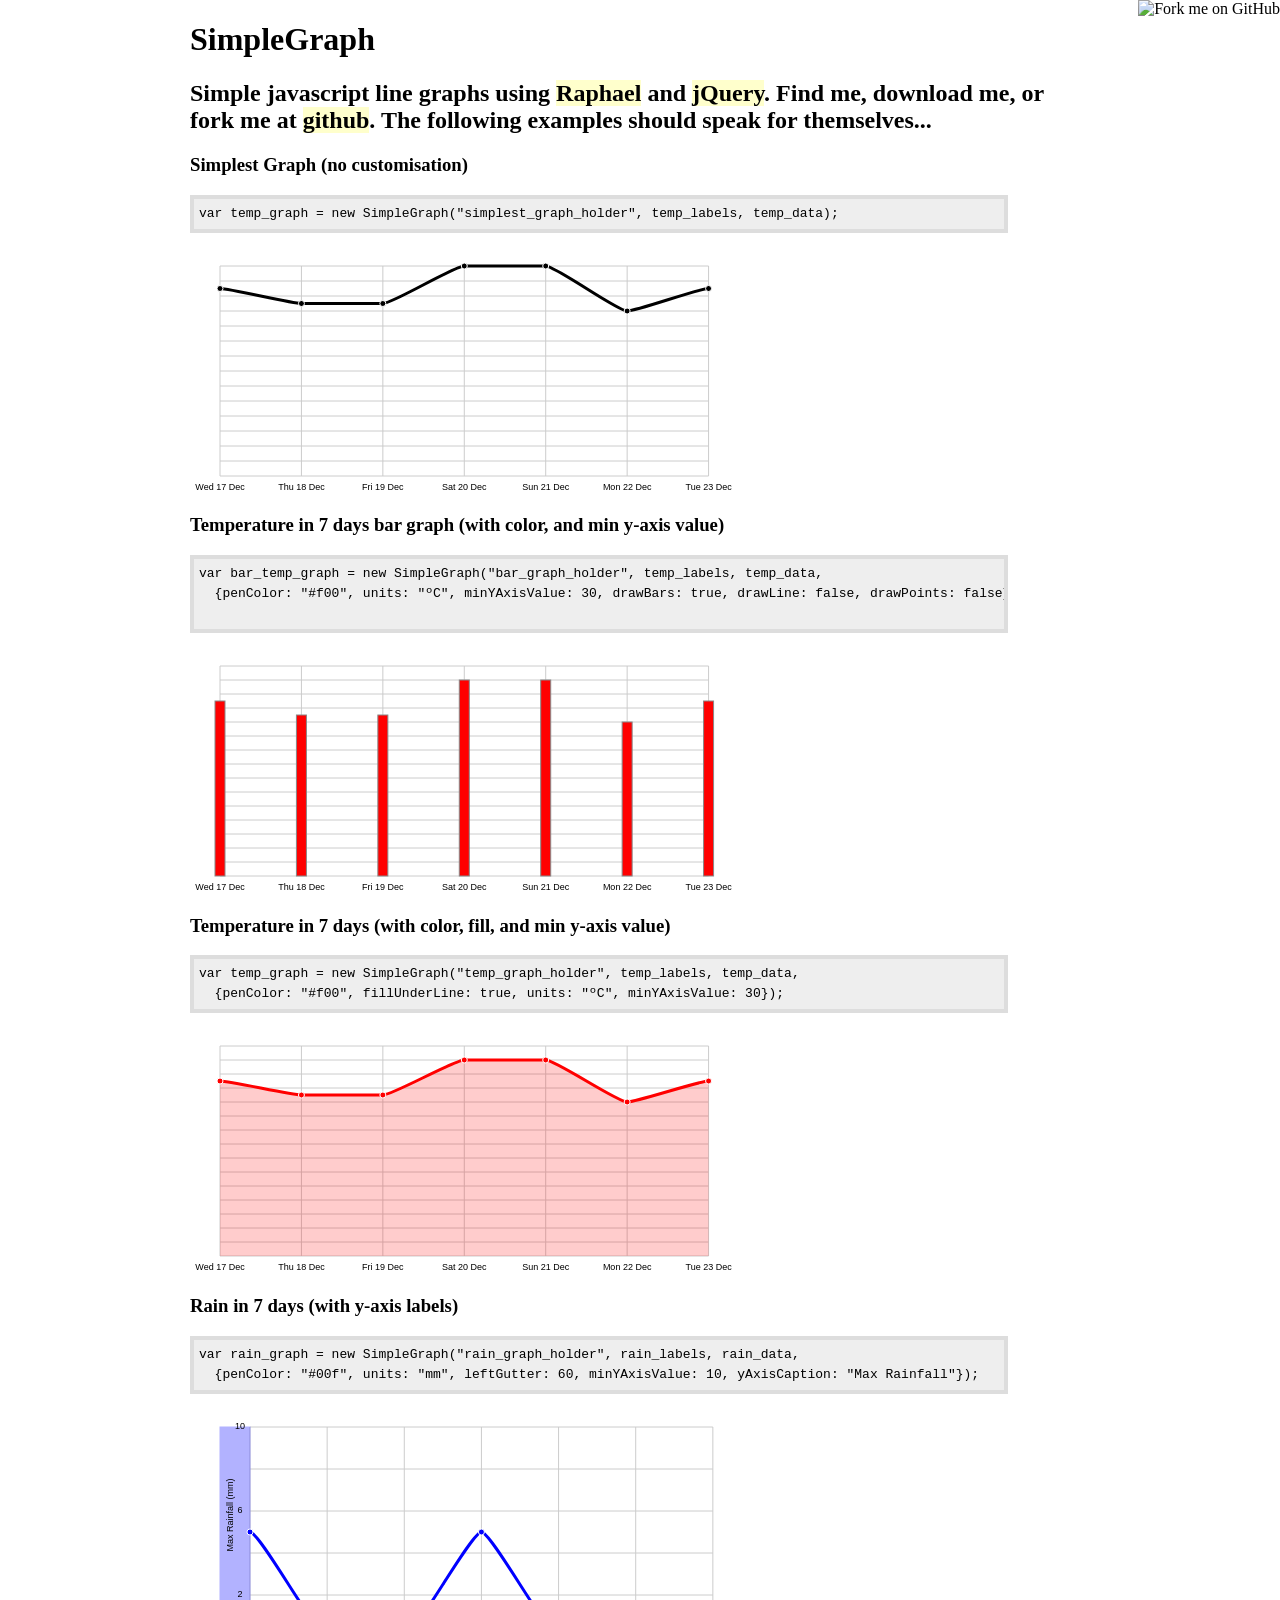
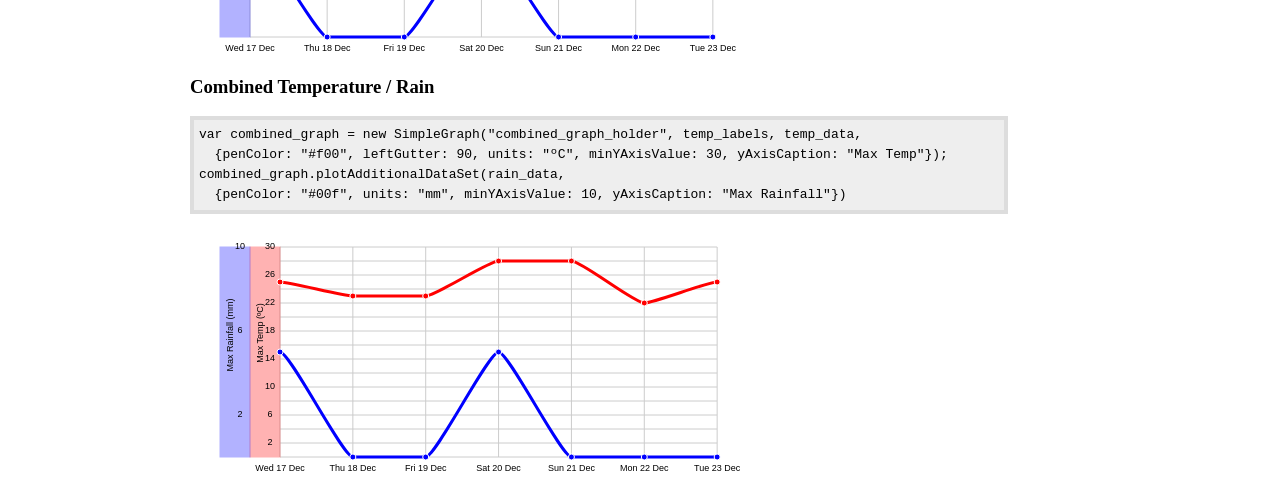
==== index.html @ ec31008c "Update pages with new examples" ====
<?xml version='1.0' encoding='utf-8' ?>
<!DOCTYPE html PUBLIC "-//W3C//DTD XHTML 1.0 Transitional//EN" "http://www.w3.org/TR/xhtml1/DTD/xhtml1-transitional.dtd">
<html>
  <head>
    <title>SimpleGraph - simple javascript line graphs with Raphael and jQuery</title>
    <script src="js/vendor/jquery.js" type="text/javascript"></script>
    <script src="js/vendor/raphael.js" type="text/javascript"></script>
    <script src="js/simplegraph.js" type="text/javascript"></script>
    <script src="js/sample.js" type="text/javascript"></script>
    <style type="text/css">
      #container {
        width: 900px;
        margin: auto;
      }
      pre {
        width: 800px;
        border: 4px solid #ddd;
        background: #eee;
        padding: 5px;
        overflow: auto;
        line-height: 20px;
      }
      h1, h2, h3 {
        font-family: verdana;
      }
      a {
        text-decoration: none;
        background-color: #ffc;
        color: #000;
      }
      a:hover {
        background-color: yellow;
      }
    </style>
  </head>
  <body>
    <a href="http://github.com/benaskins/simplegraph">
    <img alt="Fork me on GitHub" src="http://s3.amazonaws.com/github/ribbons/forkme_right_red_aa0000.png" style="border: 0pt none ; position: absolute; top: 0pt; right: 0pt;"/>
    </a>
    <div id='container'>
      <h1>SimpleGraph</h1>
      <h2>Simple javascript line graphs using <a href="http://raphaeljs.com/">Raphael</a> and <a href="http://jquery.com/">jQuery</a>. Find me, download me, or fork me at <a href="http://github.com/benaskins/simplegraph">github</a>. The following examples should speak for themselves...</h2>
      <div id='temp-data'>
        <table cellspacing='0' class='graph' summary='Temperature in 7 days'>
          <caption>Temperature in 7 days</caption>
          <tfoot>
            <tr>
              <th>
                Wed 17 Dec
              </th>
              <th>
                Thu 18 Dec
              </th>
              <th>
                Fri 19 Dec
              </th>
              <th>
                Sat 20 Dec
              </th>
              <th>
                Sun 21 Dec
              </th>
              <th>
                Mon 22 Dec
              </th>
              <th>
                Tue 23 Dec
              </th>
            </tr>
          </tfoot>
          <tbody>
            <tr>
              <td>25</td>
              <td>23</td>
              <td>23</td>
              <td>28</td>
              <td>28</td>
              <td>22</td>
              <td>25</td>
            </tr>
          </tbody>
        </table>
      </div>

      <div id='rain-data'>
        <table cellspacing='0' class='graph' summary='Rain in 7 days'>
          <caption>Rain in 7 days</caption>
          <tfoot>
            <tr>
              <th>
                Wed 17 Dec
              </th>
              <th>
                Thu 18 Dec
              </th>
              <th>
                Fri 19 Dec
              </th>
              <th>
                Sat 20 Dec
              </th>
              <th>
                Sun 21 Dec
              </th>
              <th>
                Mon 22 Dec
              </th>
              <th>
                Tue 23 Dec
              </th>
            </tr>
          </tfoot>
          <tbody>
            <tr>
              <td>5</td>
              <td>0</td>
              <td>0</td>
              <td>5</td>
              <td>0</td>
              <td>0</td>
              <td>0</td>
            </tr>
          </tbody>
        </table>
      </div>

      <h3>Simplest Graph (no customisation)</h3>
      <pre>var temp_graph = new SimpleGraph("simplest_graph_holder", temp_labels, temp_data);</pre>
      <div id='simplest_graph_holder'></div>

      <h3>Temperature in 7 days bar graph (with color, and min y-axis value)</h3>
      <pre>var bar_temp_graph = new SimpleGraph("bar_graph_holder", temp_labels, temp_data, 
  {penColor: "#f00", units: "ºC", minYAxisValue: 30, drawBars: true, drawLine: false, drawPoints: false});
      </pre>
      <div id='bar_graph_holder'></div>

      <h3>Temperature in 7 days (with color, fill, and min y-axis value)</h3>
      <pre>var temp_graph = new SimpleGraph("temp_graph_holder", temp_labels, temp_data, 
  {penColor: "#f00", fillUnderLine: true, units: "ºC", minYAxisValue: 30});</pre>
      <div id='temp_graph_holder'></div>
      
      <h3>Rain in 7 days (with y-axis labels)</h3>
      <pre>var rain_graph = new SimpleGraph("rain_graph_holder", rain_labels, rain_data,
  {penColor: "#00f", units: "mm", leftGutter: 60, minYAxisValue: 10, yAxisCaption: "Max Rainfall"});</pre>
      <div id='rain_graph_holder'></div>
      
      <h3>Combined Temperature / Rain </h3>
      <pre>var combined_graph = new SimpleGraph("combined_graph_holder", temp_labels, temp_data,
  {penColor: "#f00", leftGutter: 90, units: "ºC", minYAxisValue: 30, yAxisCaption: "Max Temp"});
combined_graph.plotAdditionalDataSet(rain_data, 
  {penColor: "#00f", units: "mm", minYAxisValue: 10, yAxisCaption: "Max Rainfall"})</pre>                
      <div id='combined_graph_holder'></div>                  
    </div>
  </body>
</html>
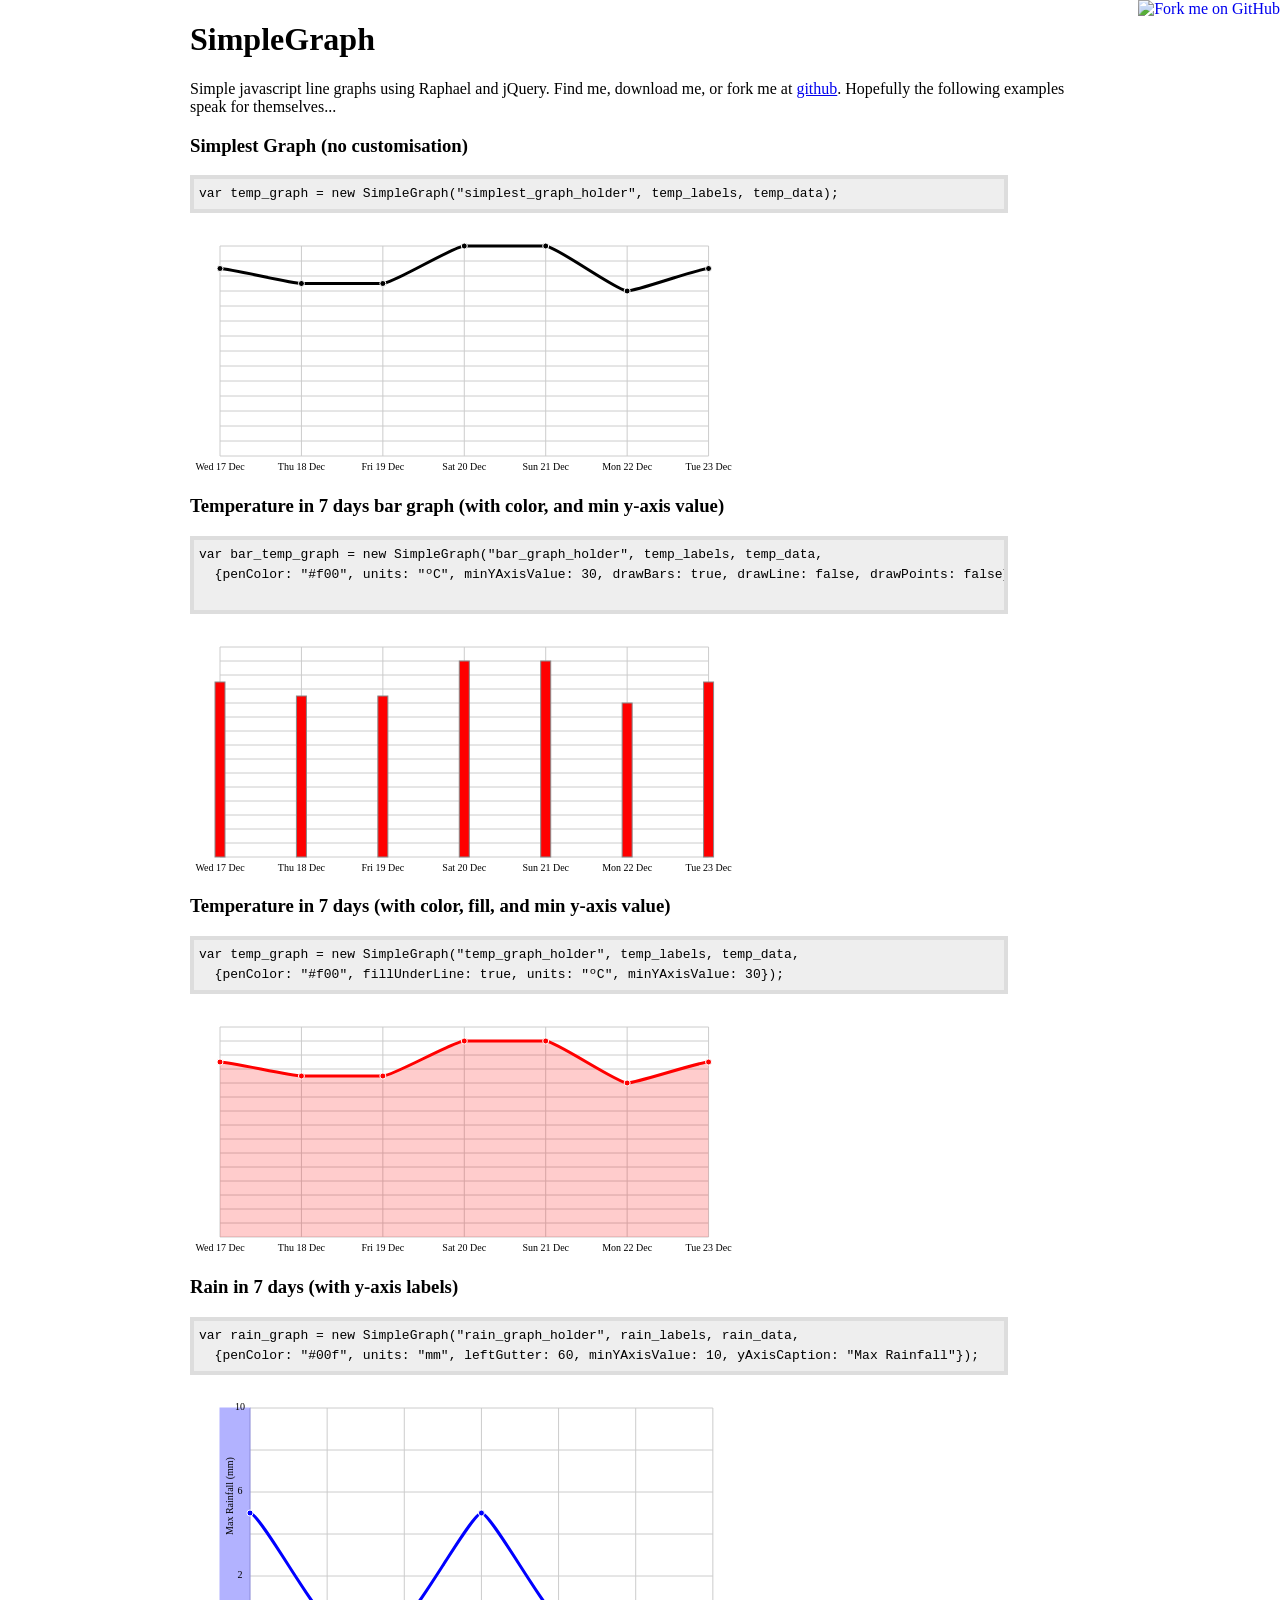
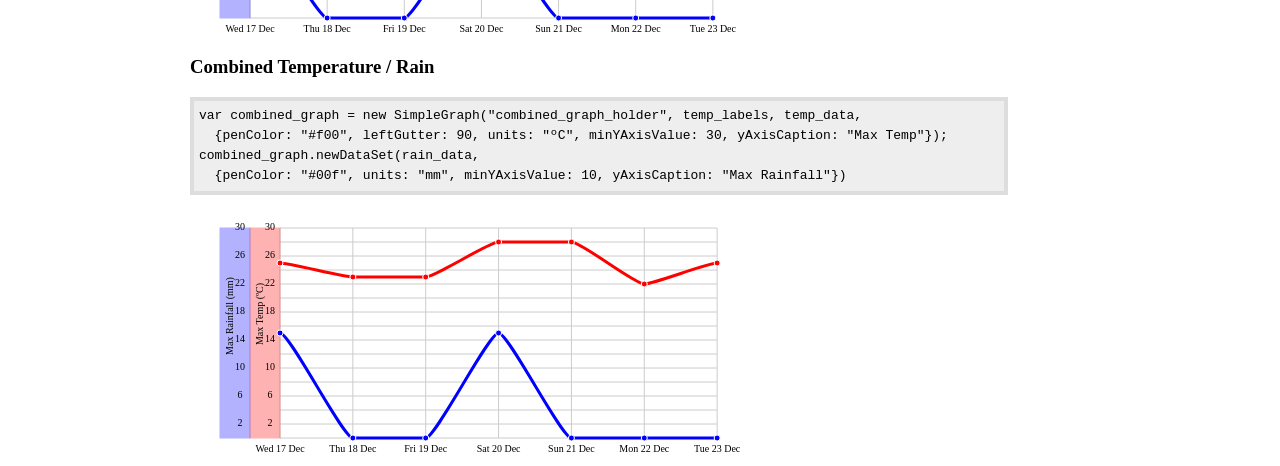
==== commit 86ade0d3: "API change: plotAdditionalDataSet becomes newDataSet. Added autoDraw option, you can set this to fal" ====
--- a/index.html
+++ b/index.html
@@ -23,14 +23,6 @@
       h1, h2, h3 {
         font-family: verdana;
       }
-      a {
-        text-decoration: none;
-        background-color: #ffc;
-        color: #000;
-      }
-      a:hover {
-        background-color: yellow;
-      }
     </style>
   </head>
   <body>
@@ -39,7 +31,7 @@
     </a>
     <div id='container'>
       <h1>SimpleGraph</h1>
-      <h2>Simple javascript line graphs using <a href="http://raphaeljs.com/">Raphael</a> and <a href="http://jquery.com/">jQuery</a>. Find me, download me, or fork me at <a href="http://github.com/benaskins/simplegraph">github</a>. The following examples should speak for themselves...</h2>
+      <p>Simple javascript line graphs using Raphael and jQuery. Find me, download me, or fork me at <a href="http://github.com/benaskins/simplegraph">github</a>. Hopefully the following examples speak for themselves...</p>
       <div id='temp-data'>
         <table cellspacing='0' class='graph' summary='Temperature in 7 days'>
           <caption>Temperature in 7 days</caption>
@@ -147,9 +139,10 @@
       <h3>Combined Temperature / Rain </h3>
       <pre>var combined_graph = new SimpleGraph("combined_graph_holder", temp_labels, temp_data,
   {penColor: "#f00", leftGutter: 90, units: "ºC", minYAxisValue: 30, yAxisCaption: "Max Temp"});
-combined_graph.plotAdditionalDataSet(rain_data, 
+combined_graph.newDataSet(rain_data, 
   {penColor: "#00f", units: "mm", minYAxisValue: 10, yAxisCaption: "Max Rainfall"})</pre>                
       <div id='combined_graph_holder'></div>                  
+      
     </div>
   </body>
 </html>
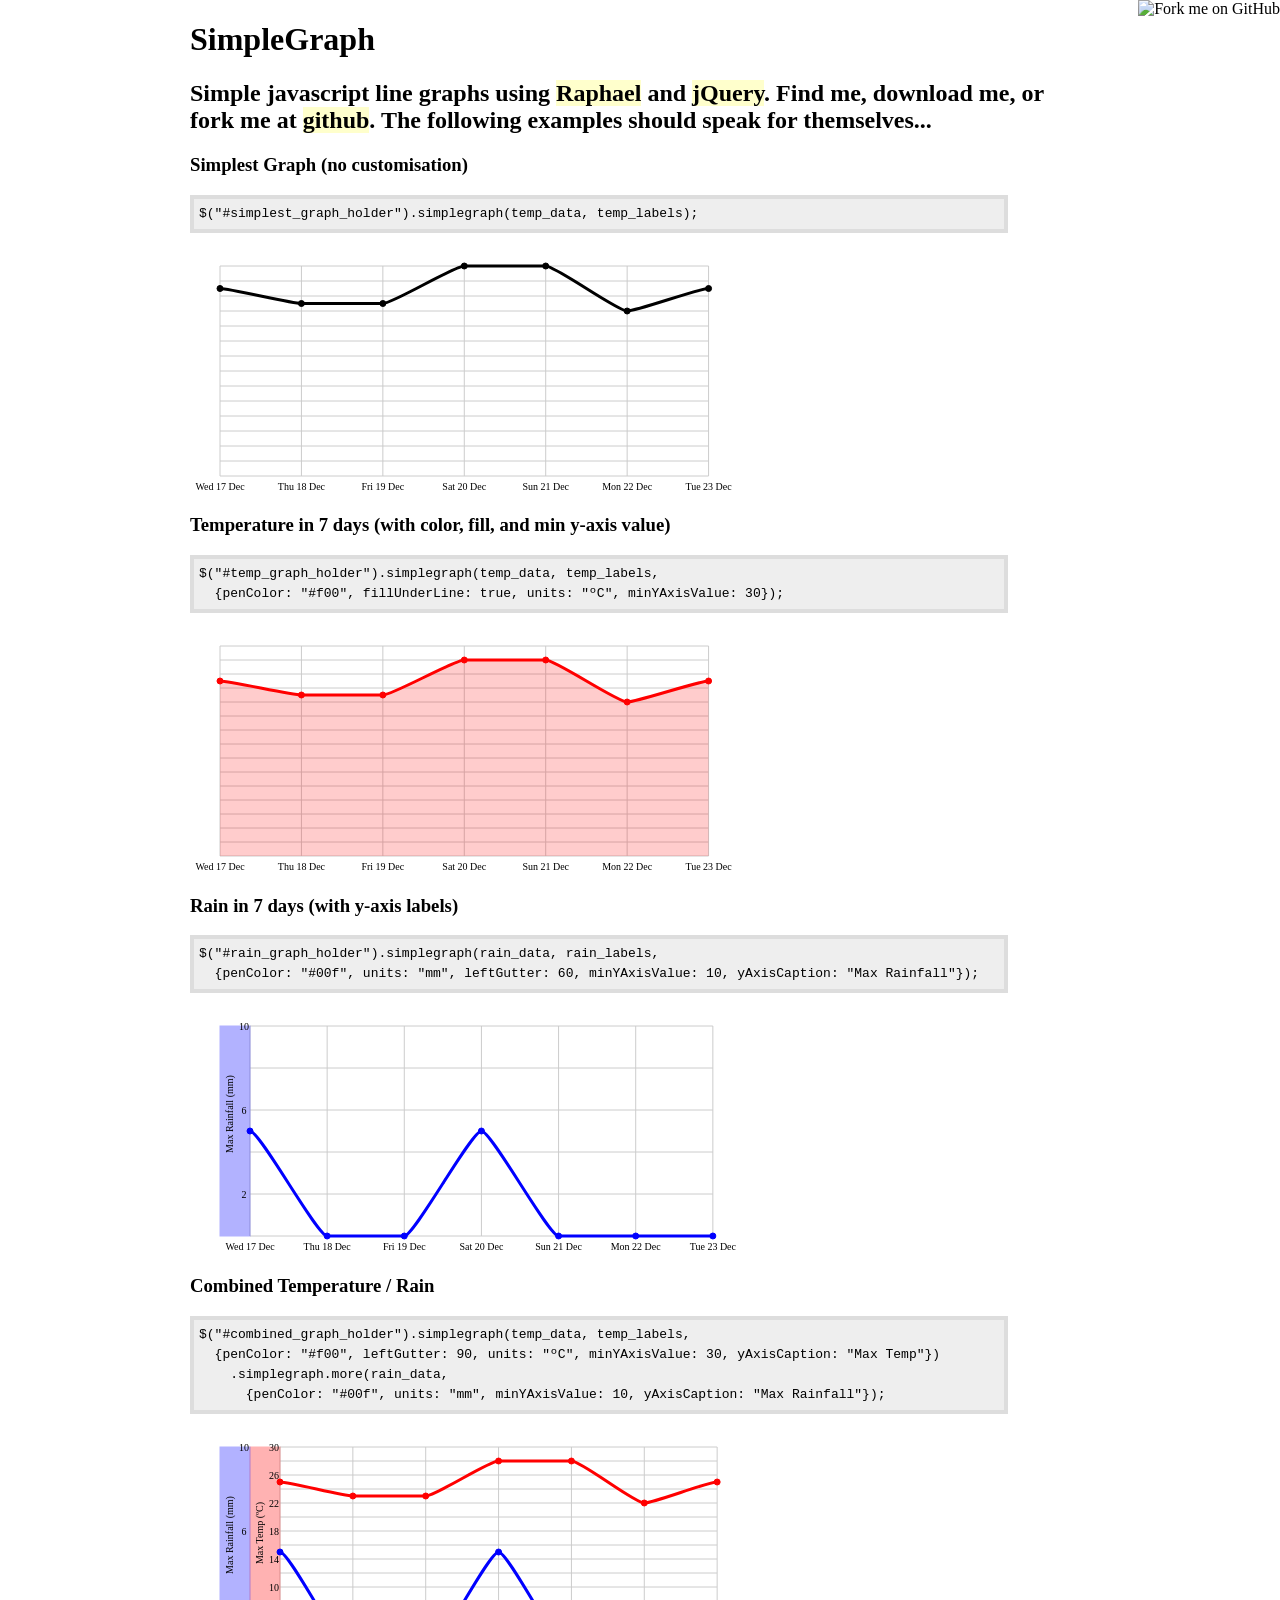
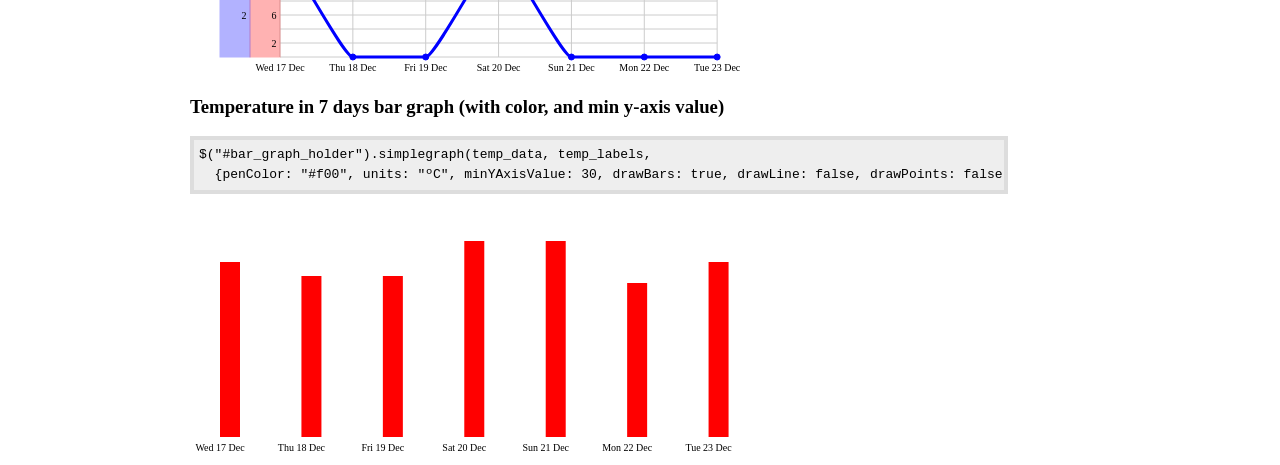
==== commit 611ddd77: "Rewrite as a jquery plugin and make a clearer distinction between public api and private methods. Se" ====
--- a/index.html
+++ b/index.html
@@ -2,27 +2,35 @@
 <!DOCTYPE html PUBLIC "-//W3C//DTD XHTML 1.0 Transitional//EN" "http://www.w3.org/TR/xhtml1/DTD/xhtml1-transitional.dtd">
 <html>
   <head>
-    <title>SimpleGraph - simple javascript line graphs with Raphael and jQuery</title>
-    <script src="js/vendor/jquery.js" type="text/javascript"></script>
-    <script src="js/vendor/raphael.js" type="text/javascript"></script>
-    <script src="js/simplegraph.js" type="text/javascript"></script>
-    <script src="js/sample.js" type="text/javascript"></script>
+    <title>SimpleGraph - simple javascript graphs with Raphael and jQuery</title>
+    <script src="vendor/jquery.js" type="text/javascript"></script>
+    <script src="vendor/raphael.js" type="text/javascript"></script>
+    <script src="jquery.simplegraph.js" type="text/javascript"></script>
+    <script src="sample.js" type="text/javascript"></script>
     <style type="text/css">
       #container {
-        width: 900px;
-        margin: auto;
+        margin:auto;
+        width:900px;
       }
       pre {
-        width: 800px;
-        border: 4px solid #ddd;
-        background: #eee;
-        padding: 5px;
-        overflow: auto;
-        line-height: 20px;
+        background:#EEEEEE none repeat scroll 0 0;
+        border:4px solid #DDDDDD;
+        line-height:20px;
+        overflow:auto;
+        padding:5px;
+        width:800px;
       }
       h1, h2, h3 {
-        font-family: verdana;
+        font-family:verdana;
       }
+      a {
+        background-color:#FFFFCC;
+        color:#000000;
+        text-decoration:none;
+      }
+      a:hover {
+        background-color:yellow;
+      }    
     </style>
   </head>
   <body>
@@ -31,7 +39,11 @@
     </a>
     <div id='container'>
       <h1>SimpleGraph</h1>
-      <p>Simple javascript line graphs using Raphael and jQuery. Find me, download me, or fork me at <a href="http://github.com/benaskins/simplegraph">github</a>. Hopefully the following examples speak for themselves...</p>
+      <h2>
+        Simple javascript line graphs using <a href="http://raphaeljs.com/">Raphael</a> and
+        <a href="http://jquery.com/">jQuery</a>. Find me, download me, or fork me at
+        <a href="http://github.com/benaskins/simplegraph">github</a>. The following examples should speak for themselves...        
+      </h2>
       <div id='temp-data'>
         <table cellspacing='0' class='graph' summary='Temperature in 7 days'>
           <caption>Temperature in 7 days</caption>
@@ -117,31 +129,31 @@
       </div>
 
       <h3>Simplest Graph (no customisation)</h3>
-      <pre>var temp_graph = new SimpleGraph("simplest_graph_holder", temp_labels, temp_data);</pre>
+      <pre>$("#simplest_graph_holder").simplegraph(temp_data, temp_labels);</pre>
       <div id='simplest_graph_holder'></div>
 
-      <h3>Temperature in 7 days bar graph (with color, and min y-axis value)</h3>
-      <pre>var bar_temp_graph = new SimpleGraph("bar_graph_holder", temp_labels, temp_data, 
-  {penColor: "#f00", units: "ºC", minYAxisValue: 30, drawBars: true, drawLine: false, drawPoints: false});
-      </pre>
-      <div id='bar_graph_holder'></div>
-
       <h3>Temperature in 7 days (with color, fill, and min y-axis value)</h3>
-      <pre>var temp_graph = new SimpleGraph("temp_graph_holder", temp_labels, temp_data, 
+      <pre>$("#temp_graph_holder").simplegraph(temp_data, temp_labels,
   {penColor: "#f00", fillUnderLine: true, units: "ºC", minYAxisValue: 30});</pre>
       <div id='temp_graph_holder'></div>
       
       <h3>Rain in 7 days (with y-axis labels)</h3>
-      <pre>var rain_graph = new SimpleGraph("rain_graph_holder", rain_labels, rain_data,
+      <pre>$("#rain_graph_holder").simplegraph(rain_data, rain_labels,
   {penColor: "#00f", units: "mm", leftGutter: 60, minYAxisValue: 10, yAxisCaption: "Max Rainfall"});</pre>
       <div id='rain_graph_holder'></div>
       
       <h3>Combined Temperature / Rain </h3>
-      <pre>var combined_graph = new SimpleGraph("combined_graph_holder", temp_labels, temp_data,
-  {penColor: "#f00", leftGutter: 90, units: "ºC", minYAxisValue: 30, yAxisCaption: "Max Temp"});
-combined_graph.newDataSet(rain_data, 
-  {penColor: "#00f", units: "mm", minYAxisValue: 10, yAxisCaption: "Max Rainfall"})</pre>                
+      <pre>$("#combined_graph_holder").simplegraph(temp_data, temp_labels,
+  {penColor: "#f00", leftGutter: 90, units: "ºC", minYAxisValue: 30, yAxisCaption: "Max Temp"})
+    .simplegraph.more(rain_data, 
+      {penColor: "#00f", units: "mm", minYAxisValue: 10, yAxisCaption: "Max Rainfall"});</pre>                
       <div id='combined_graph_holder'></div>                  
+
+      <h3>Temperature in 7 days bar graph (with color, and min y-axis value)</h3>
+      <pre>$("#bar_graph_holder").simplegraph(temp_data, temp_labels,
+  {penColor: "#f00", units: "ºC", minYAxisValue: 30, drawBars: true, drawLine: false, drawPoints: false, drawGrid: false, barWidth: 20});</pre>
+      <div id='bar_graph_holder'></div>
+
       
     </div>
   </body>
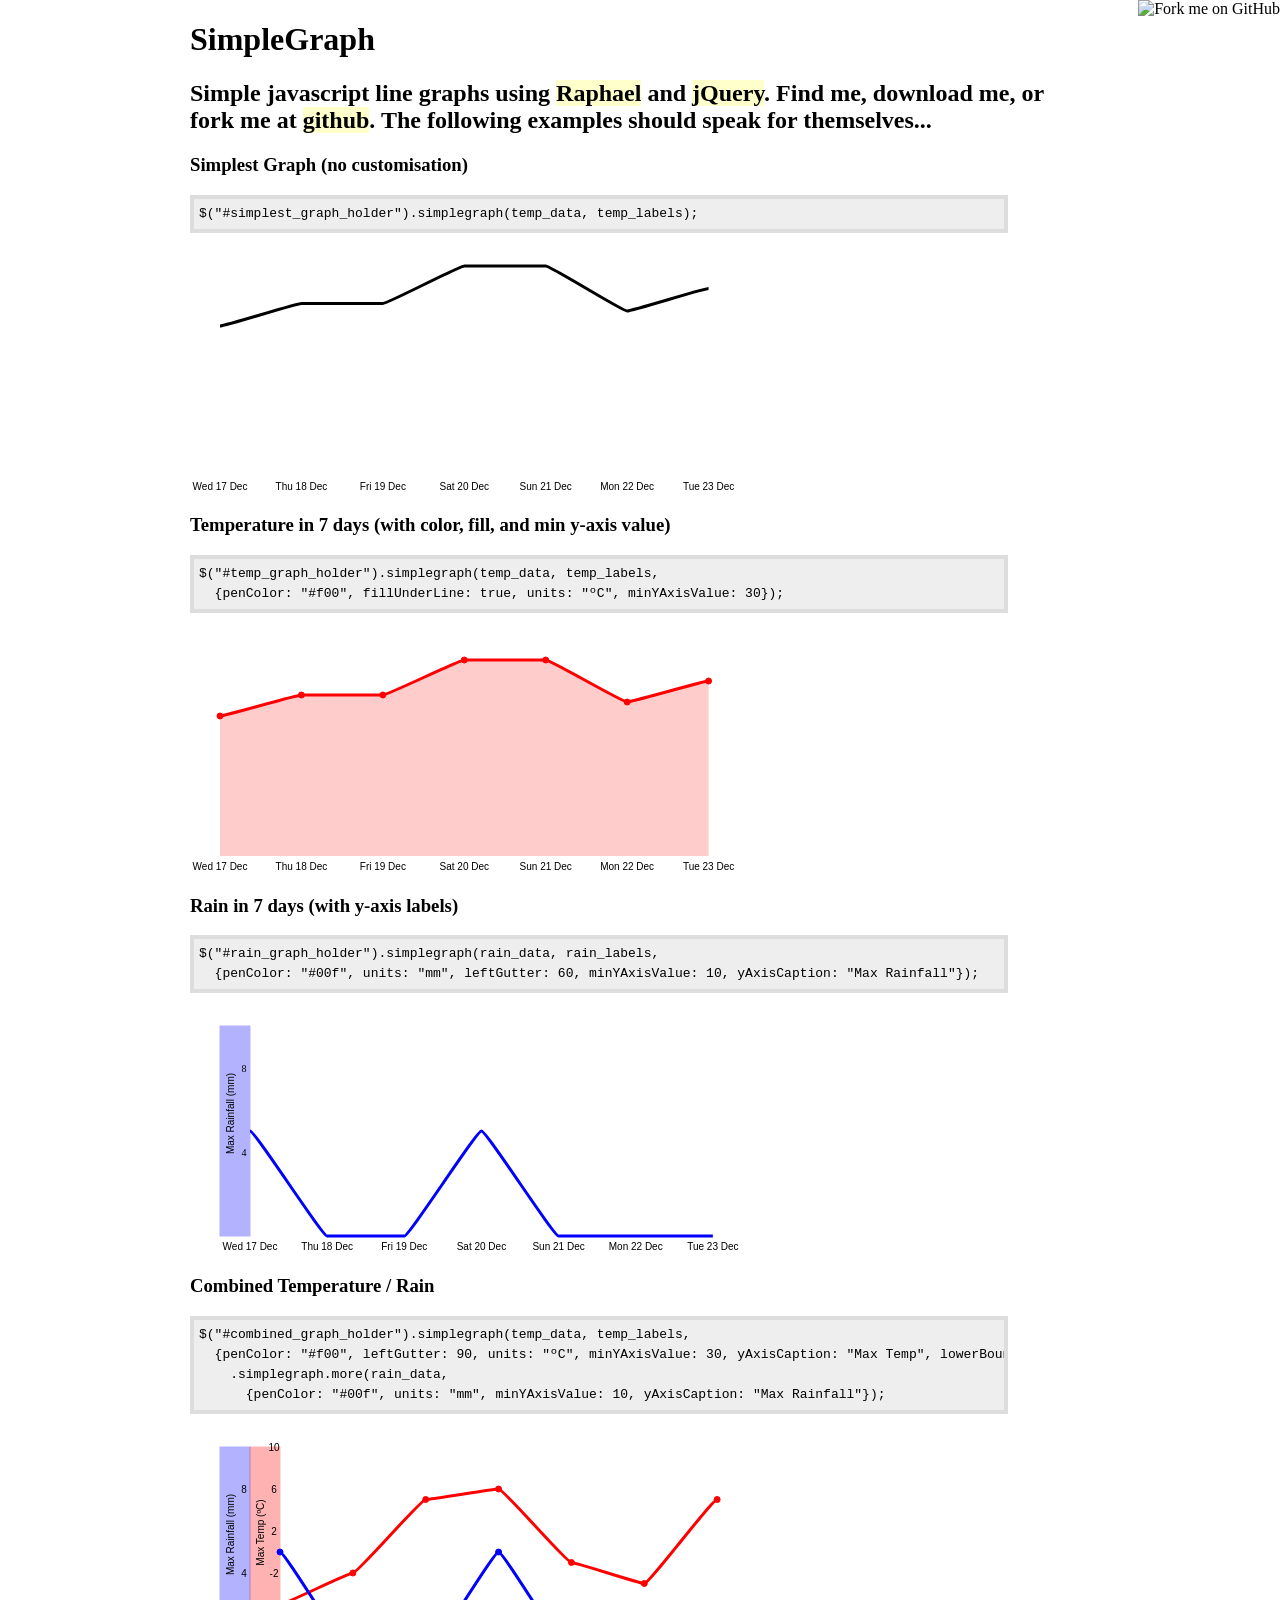
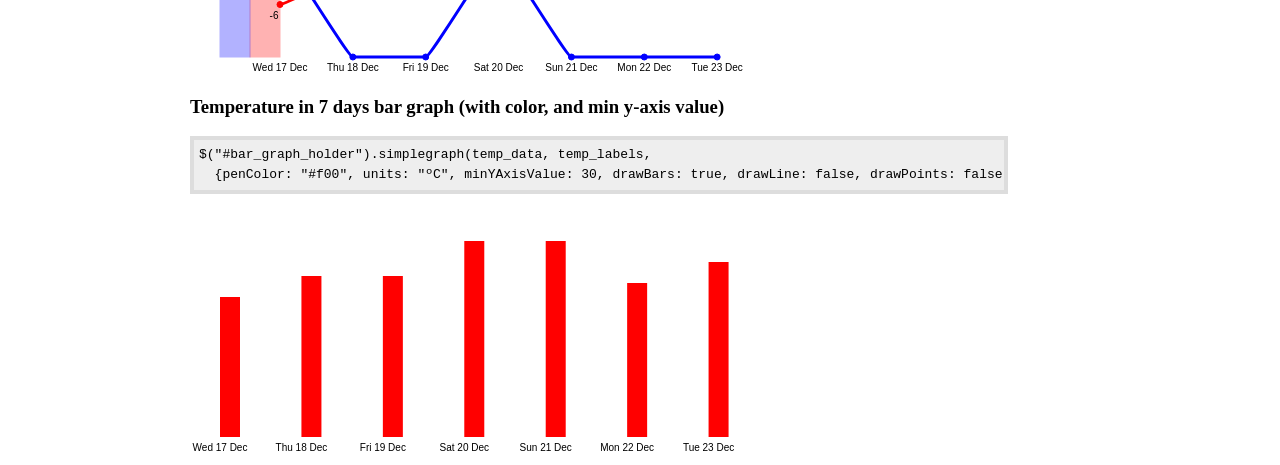
==== commit b07b290a: "Cater for negative values & tweak some of the examples." ====
--- a/index.html
+++ b/index.html
@@ -74,13 +74,22 @@
           </tfoot>
           <tbody>
             <tr>
-              <td>25</td>
-              <td>23</td>
-              <td>23</td>
-              <td>28</td>
-              <td>28</td>
-              <td>22</td>
-              <td>25</td>
+              <td class="pos">20</td>
+              <td class="pos">23</td>
+              <td class="pos">23</td>
+              <td class="pos">28</td>
+              <td class="pos">28</td>
+              <td class="pos">22</td>
+              <td class="pos">25</td>
+            </tr>
+            <tr>
+              <td class="neg">-5</td>
+              <td class="neg">-2</td>
+              <td class="neg">5</td>
+              <td class="neg">6</td>
+              <td class="neg">-1</td>
+              <td class="neg">-3</td>
+              <td class="neg">5</td>
             </tr>
           </tbody>
         </table>
@@ -144,7 +153,7 @@
       
       <h3>Combined Temperature / Rain </h3>
       <pre>$("#combined_graph_holder").simplegraph(temp_data, temp_labels,
-  {penColor: "#f00", leftGutter: 90, units: "ºC", minYAxisValue: 30, yAxisCaption: "Max Temp"})
+  {penColor: "#f00", leftGutter: 90, units: "ºC", minYAxisValue: 30, yAxisCaption: "Max Temp", lowerBound: -10})
     .simplegraph.more(rain_data, 
       {penColor: "#00f", units: "mm", minYAxisValue: 10, yAxisCaption: "Max Rainfall"});</pre>                
       <div id='combined_graph_holder'></div>                  
@@ -154,7 +163,6 @@
   {penColor: "#f00", units: "ºC", minYAxisValue: 30, drawBars: true, drawLine: false, drawPoints: false, drawGrid: false, barWidth: 20});</pre>
       <div id='bar_graph_holder'></div>
 
-      
     </div>
   </body>
 </html>
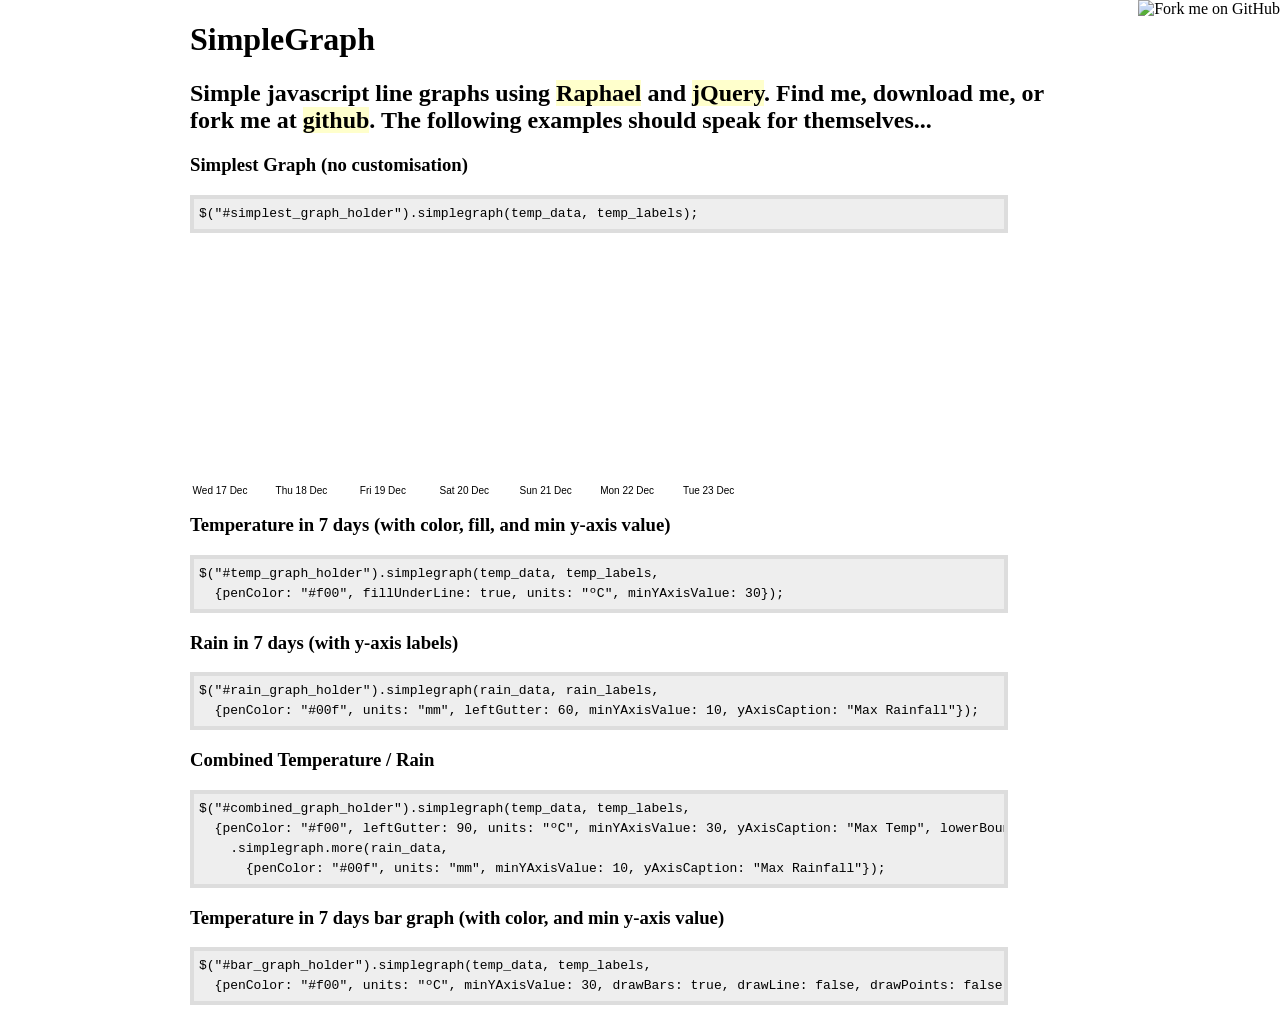
==== commit 4c38594e: "Upgrade to latest raphael" ====
--- a/index.html
+++ b/index.html
@@ -5,6 +5,7 @@
     <title>SimpleGraph - simple javascript graphs with Raphael and jQuery</title>
     <script src="vendor/jquery.js" type="text/javascript"></script>
     <script src="vendor/raphael.js" type="text/javascript"></script>
+    <script src="vendor/raphael.path.methods.js" type="text/javascript"></script>
     <script src="jquery.simplegraph.js" type="text/javascript"></script>
     <script src="sample.js" type="text/javascript"></script>
     <style type="text/css">
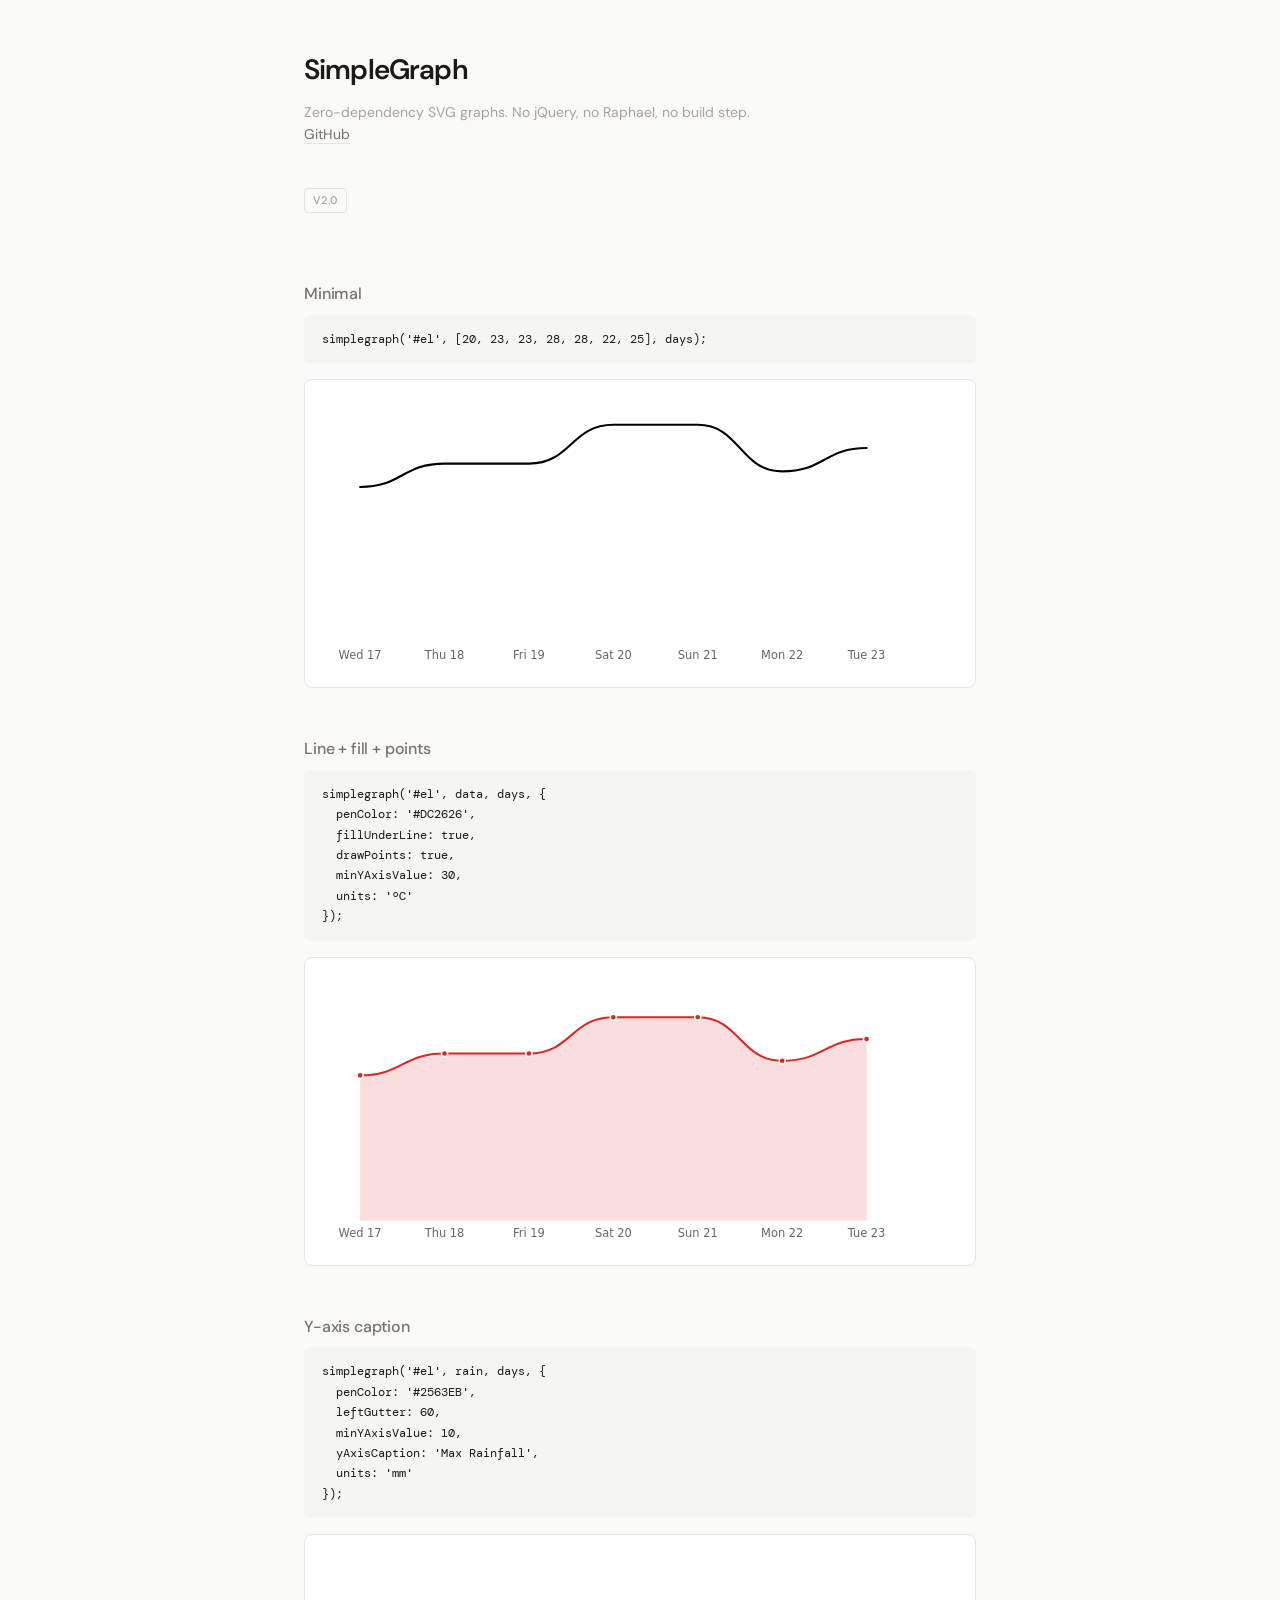
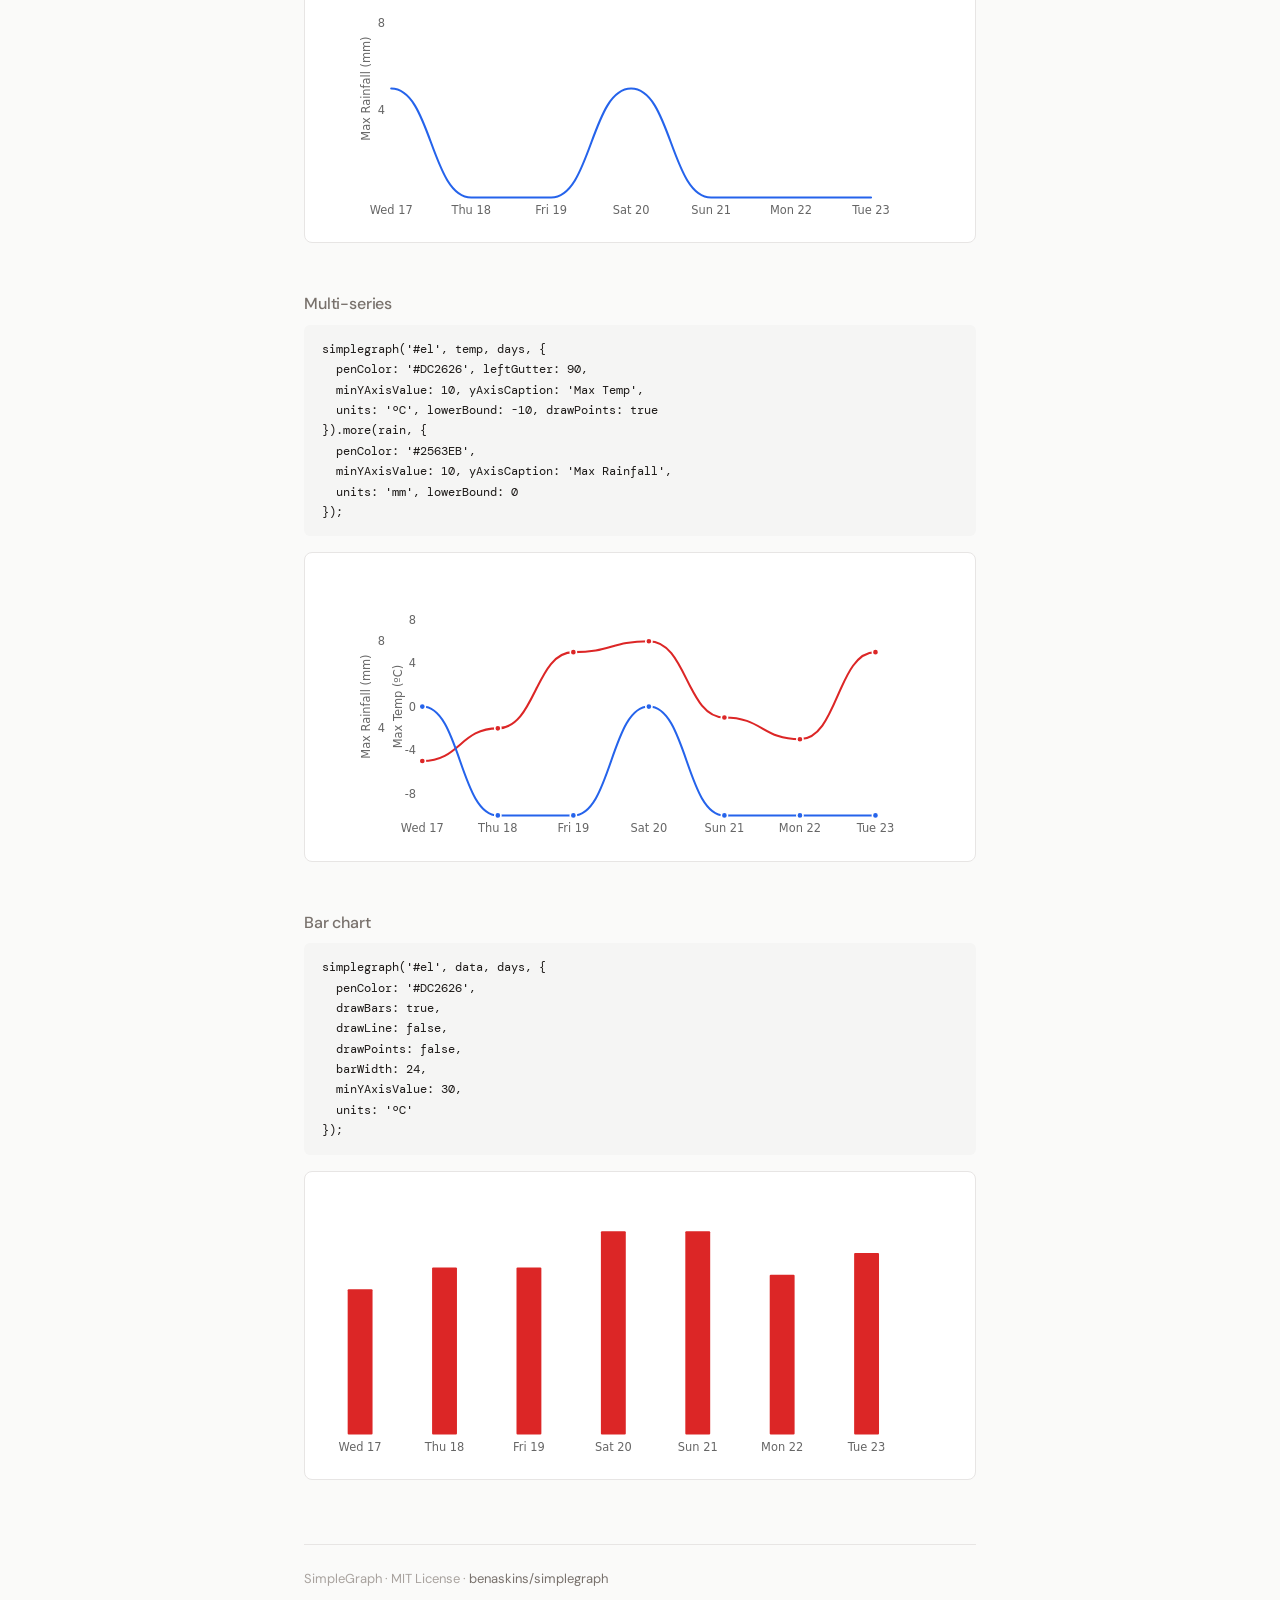
==== commit bf9ad6a1: "feat: v2 — zero-dependency rewrite with native SVG Drop jQuery and Raphael entirely. The library is " ====
--- a/index.html
+++ b/index.html
@@ -1,169 +1,234 @@
-<?xml version='1.0' encoding='utf-8' ?>
-<!DOCTYPE html PUBLIC "-//W3C//DTD XHTML 1.0 Transitional//EN" "http://www.w3.org/TR/xhtml1/DTD/xhtml1-transitional.dtd">
-<html>
-  <head>
-    <title>SimpleGraph - simple javascript graphs with Raphael and jQuery</title>
-    <script src="vendor/jquery.js" type="text/javascript"></script>
-    <script src="vendor/raphael.js" type="text/javascript"></script>
-    <script src="vendor/raphael.path.methods.js" type="text/javascript"></script>
-    <script src="jquery.simplegraph.js" type="text/javascript"></script>
-    <script src="sample.js" type="text/javascript"></script>
-    <style type="text/css">
-      #container {
-        margin:auto;
-        width:900px;
-      }
-      pre {
-        background:#EEEEEE none repeat scroll 0 0;
-        border:4px solid #DDDDDD;
-        line-height:20px;
-        overflow:auto;
-        padding:5px;
-        width:800px;
-      }
-      h1, h2, h3 {
-        font-family:verdana;
-      }
-      a {
-        background-color:#FFFFCC;
-        color:#000000;
-        text-decoration:none;
-      }
-      a:hover {
-        background-color:yellow;
-      }    
-    </style>
-  </head>
-  <body>
-    <a href="http://github.com/benaskins/simplegraph">
-    <img alt="Fork me on GitHub" src="http://s3.amazonaws.com/github/ribbons/forkme_right_red_aa0000.png" style="border: 0pt none ; position: absolute; top: 0pt; right: 0pt;"/>
-    </a>
-    <div id='container'>
-      <h1>SimpleGraph</h1>
-      <h2>
-        Simple javascript line graphs using <a href="http://raphaeljs.com/">Raphael</a> and
-        <a href="http://jquery.com/">jQuery</a>. Find me, download me, or fork me at
-        <a href="http://github.com/benaskins/simplegraph">github</a>. The following examples should speak for themselves...        
-      </h2>
-      <div id='temp-data'>
-        <table cellspacing='0' class='graph' summary='Temperature in 7 days'>
-          <caption>Temperature in 7 days</caption>
-          <tfoot>
-            <tr>
-              <th>
-                Wed 17 Dec
-              </th>
-              <th>
-                Thu 18 Dec
-              </th>
-              <th>
-                Fri 19 Dec
-              </th>
-              <th>
-                Sat 20 Dec
-              </th>
-              <th>
-                Sun 21 Dec
-              </th>
-              <th>
-                Mon 22 Dec
-              </th>
-              <th>
-                Tue 23 Dec
-              </th>
-            </tr>
-          </tfoot>
-          <tbody>
-            <tr>
-              <td class="pos">20</td>
-              <td class="pos">23</td>
-              <td class="pos">23</td>
-              <td class="pos">28</td>
-              <td class="pos">28</td>
-              <td class="pos">22</td>
-              <td class="pos">25</td>
-            </tr>
-            <tr>
-              <td class="neg">-5</td>
-              <td class="neg">-2</td>
-              <td class="neg">5</td>
-              <td class="neg">6</td>
-              <td class="neg">-1</td>
-              <td class="neg">-3</td>
-              <td class="neg">5</td>
-            </tr>
-          </tbody>
-        </table>
-      </div>
-
-      <div id='rain-data'>
-        <table cellspacing='0' class='graph' summary='Rain in 7 days'>
-          <caption>Rain in 7 days</caption>
-          <tfoot>
-            <tr>
-              <th>
-                Wed 17 Dec
-              </th>
-              <th>
-                Thu 18 Dec
-              </th>
-              <th>
-                Fri 19 Dec
-              </th>
-              <th>
-                Sat 20 Dec
-              </th>
-              <th>
-                Sun 21 Dec
-              </th>
-              <th>
-                Mon 22 Dec
-              </th>
-              <th>
-                Tue 23 Dec
-              </th>
-            </tr>
-          </tfoot>
-          <tbody>
-            <tr>
-              <td>5</td>
-              <td>0</td>
-              <td>0</td>
-              <td>5</td>
-              <td>0</td>
-              <td>0</td>
-              <td>0</td>
-            </tr>
-          </tbody>
-        </table>
-      </div>
-
-      <h3>Simplest Graph (no customisation)</h3>
-      <pre>$("#simplest_graph_holder").simplegraph(temp_data, temp_labels);</pre>
-      <div id='simplest_graph_holder'></div>
-
-      <h3>Temperature in 7 days (with color, fill, and min y-axis value)</h3>
-      <pre>$("#temp_graph_holder").simplegraph(temp_data, temp_labels,
-  {penColor: "#f00", fillUnderLine: true, units: "ºC", minYAxisValue: 30});</pre>
-      <div id='temp_graph_holder'></div>
-      
-      <h3>Rain in 7 days (with y-axis labels)</h3>
-      <pre>$("#rain_graph_holder").simplegraph(rain_data, rain_labels,
-  {penColor: "#00f", units: "mm", leftGutter: 60, minYAxisValue: 10, yAxisCaption: "Max Rainfall"});</pre>
-      <div id='rain_graph_holder'></div>
-      
-      <h3>Combined Temperature / Rain </h3>
-      <pre>$("#combined_graph_holder").simplegraph(temp_data, temp_labels,
-  {penColor: "#f00", leftGutter: 90, units: "ºC", minYAxisValue: 30, yAxisCaption: "Max Temp", lowerBound: -10})
-    .simplegraph.more(rain_data, 
-      {penColor: "#00f", units: "mm", minYAxisValue: 10, yAxisCaption: "Max Rainfall"});</pre>                
-      <div id='combined_graph_holder'></div>                  
-
-      <h3>Temperature in 7 days bar graph (with color, and min y-axis value)</h3>
-      <pre>$("#bar_graph_holder").simplegraph(temp_data, temp_labels,
-  {penColor: "#f00", units: "ºC", minYAxisValue: 30, drawBars: true, drawLine: false, drawPoints: false, drawGrid: false, barWidth: 20});</pre>
-      <div id='bar_graph_holder'></div>
-
-    </div>
-  </body>
+<!DOCTYPE html>
+<html lang="en">
+<head>
+<meta charset="UTF-8">
+<meta name="viewport" content="width=device-width, initial-scale=1.0">
+<title>SimpleGraph — zero-dependency SVG graphs</title>
+<style>
+  @import url('https://fonts.googleapis.com/css2?family=DM+Sans:opsz,wght@9..40,300;9..40,400;9..40,500;9..40,600&family=DM+Mono:wght@400&display=swap');
+
+  * { margin: 0; padding: 0; box-sizing: border-box; }
+
+  :root {
+    --bg: #FAFAF9;
+    --card: #fff;
+    --ink: #1C1917;
+    --muted: #A8A29E;
+    --mid: #78716C;
+    --rule: #E7E5E4;
+    --code-bg: #F5F5F4;
+    --accent: #DC2626;
+    --blue: #2563EB;
+  }
+
+  @media (prefers-color-scheme: dark) {
+    :root {
+      --bg: #1C1917;
+      --card: #272420;
+      --ink: #F5F4F2;
+      --muted: #8A8580;
+      --mid: #B8B3AE;
+      --rule: #3A3632;
+      --code-bg: #2E2A27;
+      --accent: #F87171;
+      --blue: #60A5FA;
+    }
+  }
+
+  body {
+    background: var(--bg);
+    color: var(--ink);
+    font-family: 'DM Sans', system-ui, sans-serif;
+    line-height: 1.6;
+    padding: 48px 24px 80px;
+    max-width: 720px;
+    margin: 0 auto;
+  }
+
+  h1 {
+    font-size: 28px;
+    font-weight: 600;
+    letter-spacing: -0.03em;
+    margin-bottom: 8px;
+  }
+
+  .subtitle {
+    font-size: 14px;
+    color: var(--muted);
+    margin-bottom: 40px;
+  }
+
+  .subtitle a {
+    color: var(--mid);
+    text-decoration: none;
+    border-bottom: 1px solid var(--rule);
+  }
+
+  .subtitle a:hover {
+    color: var(--ink);
+  }
+
+  h2 {
+    font-size: 16px;
+    font-weight: 500;
+    margin: 48px 0 8px;
+    color: var(--mid);
+    letter-spacing: -0.01em;
+  }
+
+  pre {
+    background: var(--code-bg);
+    border-radius: 6px;
+    padding: 14px 18px;
+    font-family: 'DM Mono', monospace;
+    font-size: 12px;
+    color: var(--ink);
+    overflow-x: auto;
+    margin-bottom: 16px;
+    line-height: 1.7;
+  }
+
+  .graph-container {
+    background: var(--card);
+    border: 1px solid var(--rule);
+    border-radius: 8px;
+    padding: 24px;
+    margin-bottom: 8px;
+  }
+
+  .graph-container svg {
+    display: block;
+    width: 100%;
+    height: auto;
+  }
+
+  .badge {
+    display: inline-block;
+    font-size: 11px;
+    font-weight: 500;
+    letter-spacing: 0.04em;
+    text-transform: uppercase;
+    color: var(--muted);
+    border: 1px solid var(--rule);
+    border-radius: 4px;
+    padding: 3px 8px;
+    margin-bottom: 20px;
+  }
+
+  footer {
+    margin-top: 64px;
+    padding-top: 24px;
+    border-top: 1px solid var(--rule);
+    font-size: 13px;
+    color: var(--muted);
+  }
+
+  footer a {
+    color: var(--mid);
+    text-decoration: none;
+  }
+</style>
+</head>
+<body>
+
+<h1>SimpleGraph</h1>
+<p class="subtitle">
+  Zero-dependency SVG graphs. No jQuery, no Raphael, no build step.<br>
+  <a href="https://github.com/benaskins/simplegraph">GitHub</a>
+</p>
+<span class="badge">v2.0</span>
+
+<h2>Minimal</h2>
+<pre>simplegraph('#el', [20, 23, 23, 28, 28, 22, 25], days);</pre>
+<div class="graph-container"><div id="g1"></div></div>
+
+<h2>Line + fill + points</h2>
+<pre>simplegraph('#el', data, days, {
+  penColor: '#DC2626',
+  fillUnderLine: true,
+  drawPoints: true,
+  minYAxisValue: 30,
+  units: 'ºC'
+});</pre>
+<div class="graph-container"><div id="g2"></div></div>
+
+<h2>Y-axis caption</h2>
+<pre>simplegraph('#el', rain, days, {
+  penColor: '#2563EB',
+  leftGutter: 60,
+  minYAxisValue: 10,
+  yAxisCaption: 'Max Rainfall',
+  units: 'mm'
+});</pre>
+<div class="graph-container"><div id="g3"></div></div>
+
+<h2>Multi-series</h2>
+<pre>simplegraph('#el', temp, days, {
+  penColor: '#DC2626', leftGutter: 90,
+  minYAxisValue: 10, yAxisCaption: 'Max Temp',
+  units: 'ºC', lowerBound: -10, drawPoints: true
+}).more(rain, {
+  penColor: '#2563EB',
+  minYAxisValue: 10, yAxisCaption: 'Max Rainfall',
+  units: 'mm', lowerBound: 0
+});</pre>
+<div class="graph-container"><div id="g4"></div></div>
+
+<h2>Bar chart</h2>
+<pre>simplegraph('#el', data, days, {
+  penColor: '#DC2626',
+  drawBars: true,
+  drawLine: false,
+  drawPoints: false,
+  barWidth: 24,
+  minYAxisValue: 30,
+  units: 'ºC'
+});</pre>
+<div class="graph-container"><div id="g5"></div></div>
+
+<footer>
+  SimpleGraph &middot; MIT License &middot; <a href="https://github.com/benaskins/simplegraph">benaskins/simplegraph</a>
+</footer>
+
+<script src="simplegraph.js"></script>
+<script>
+(function() {
+  var days = ['Wed 17', 'Thu 18', 'Fri 19', 'Sat 20', 'Sun 21', 'Mon 22', 'Tue 23'];
+  var temp = [20, 23, 23, 28, 28, 22, 25];
+  var negTemp = [-5, -2, 5, 6, -1, -3, 5];
+  var rain = [5, 0, 0, 5, 0, 0, 0];
+
+  // Minimal
+  simplegraph('#g1', temp, days);
+
+  // Line + fill + points
+  simplegraph('#g2', temp, days, {
+    penColor: '#DC2626', fillUnderLine: true, drawPoints: true,
+    minYAxisValue: 30, units: 'ºC'
+  });
+
+  // Y-axis caption
+  simplegraph('#g3', rain, days, {
+    penColor: '#2563EB', leftGutter: 60, minYAxisValue: 10,
+    yAxisCaption: 'Max Rainfall', units: 'mm'
+  });
+
+  // Multi-series
+  simplegraph('#g4', negTemp, days, {
+    penColor: '#DC2626', leftGutter: 90, minYAxisValue: 10,
+    yAxisCaption: 'Max Temp', units: 'ºC', lowerBound: -10, drawPoints: true
+  }).more(rain, {
+    penColor: '#2563EB', minYAxisValue: 10, yAxisCaption: 'Max Rainfall',
+    units: 'mm', lowerBound: 0
+  });
+
+  // Bar chart
+  simplegraph('#g5', temp, days, {
+    penColor: '#DC2626', drawBars: true, drawLine: false, drawPoints: false,
+    barWidth: 24, minYAxisValue: 30, units: 'ºC'
+  });
+})();
+</script>
+
+</body>
 </html>
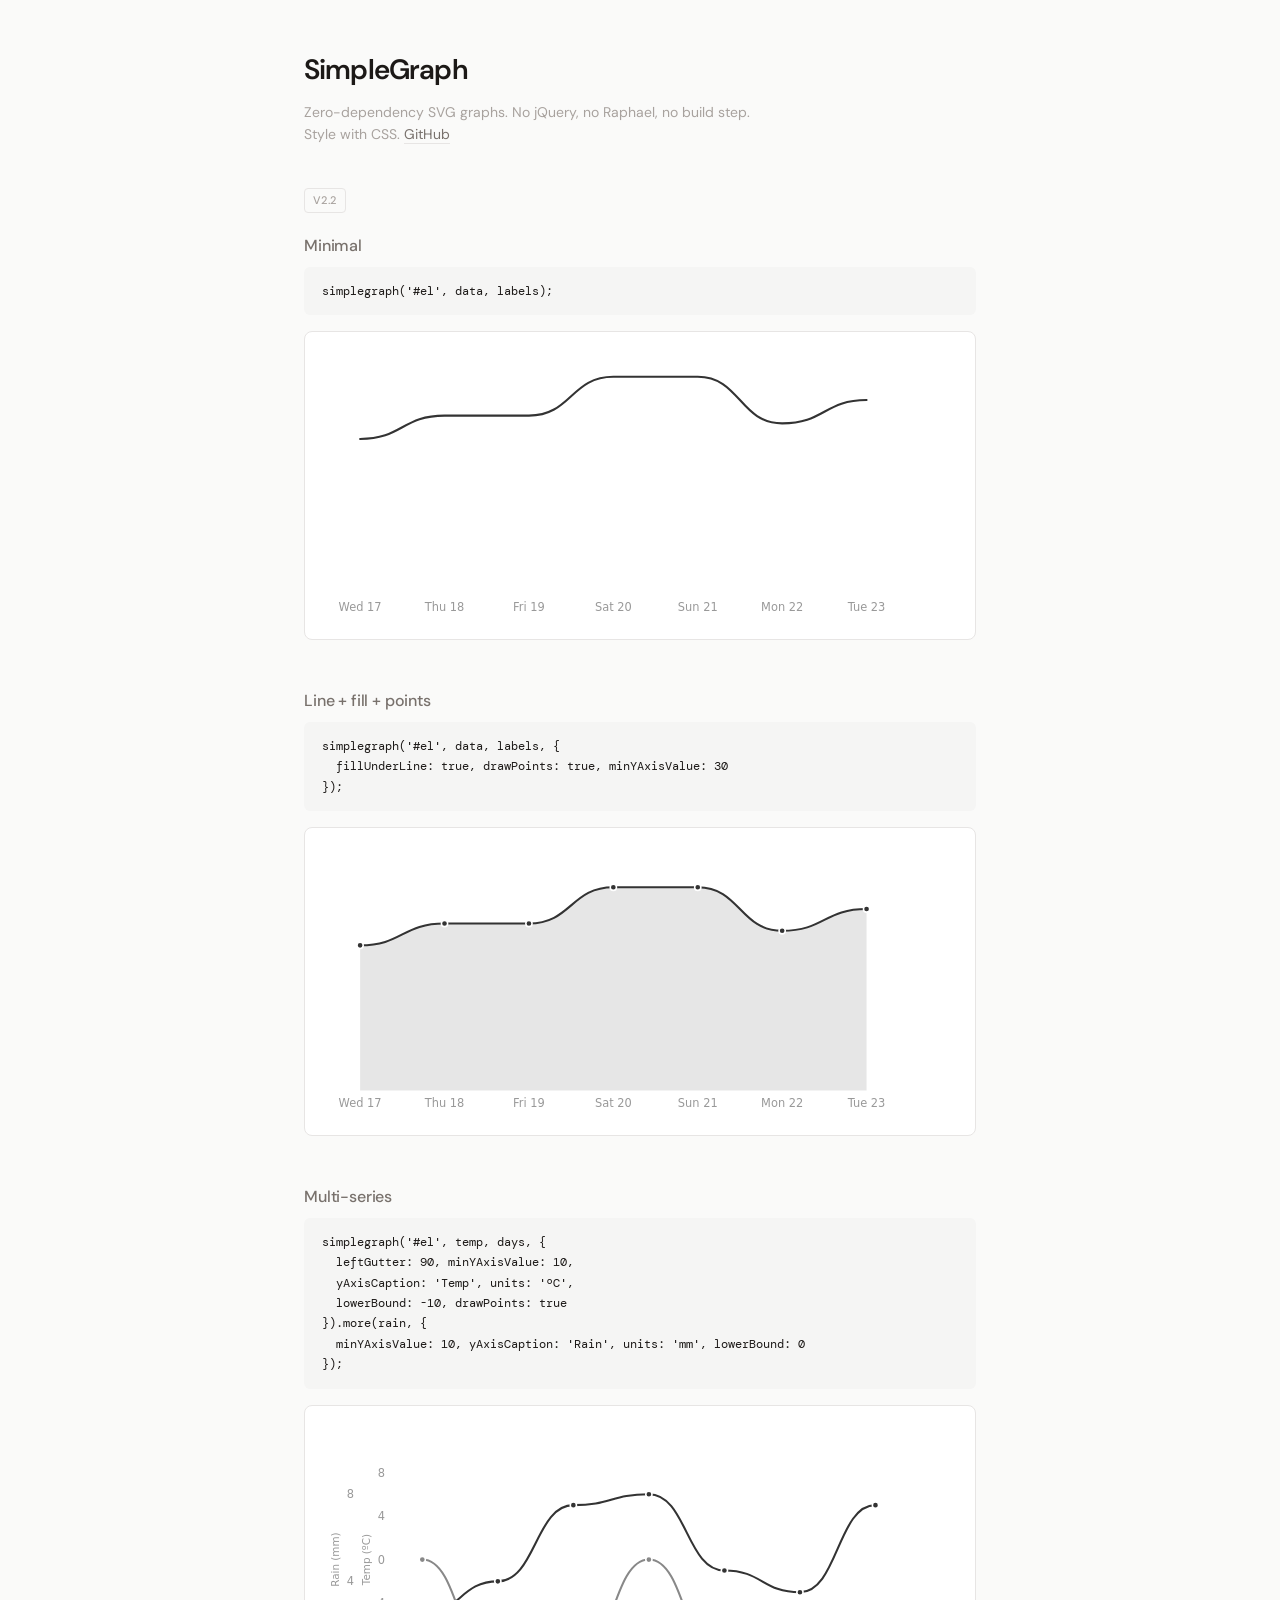
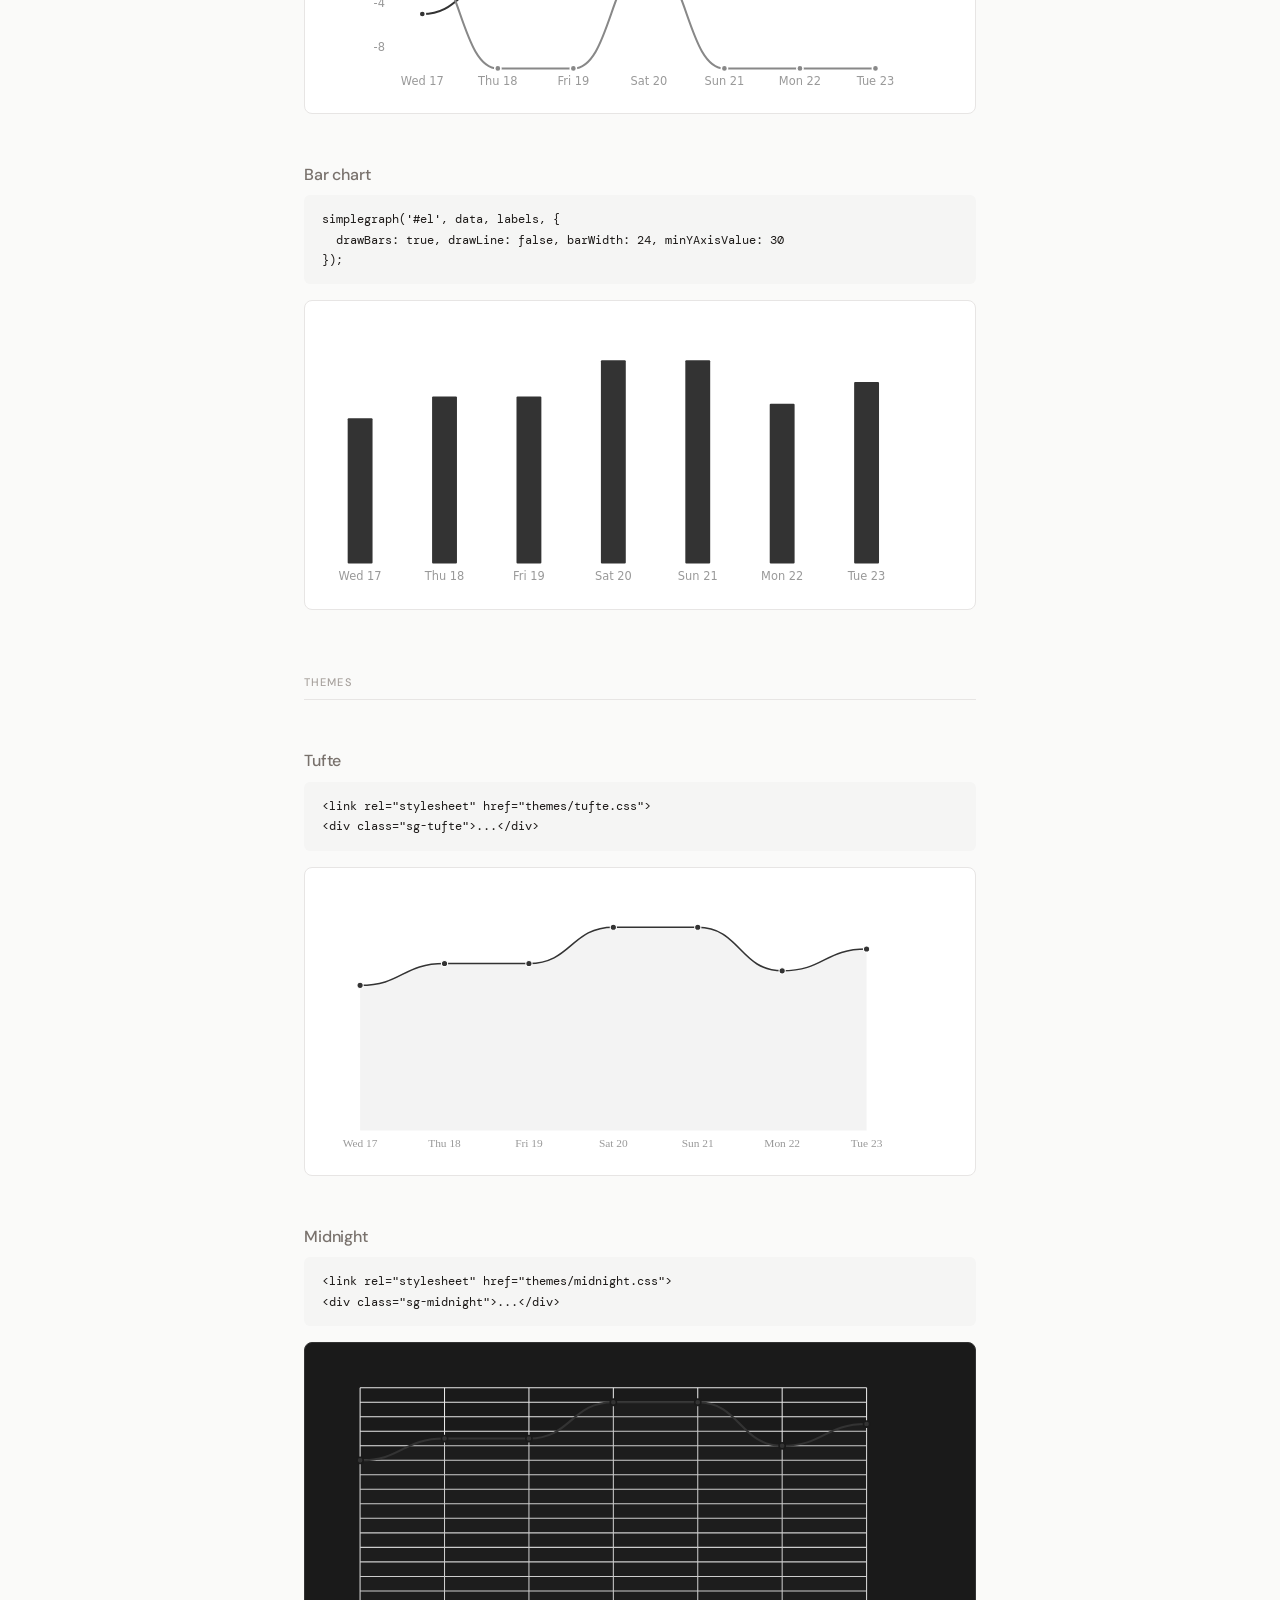
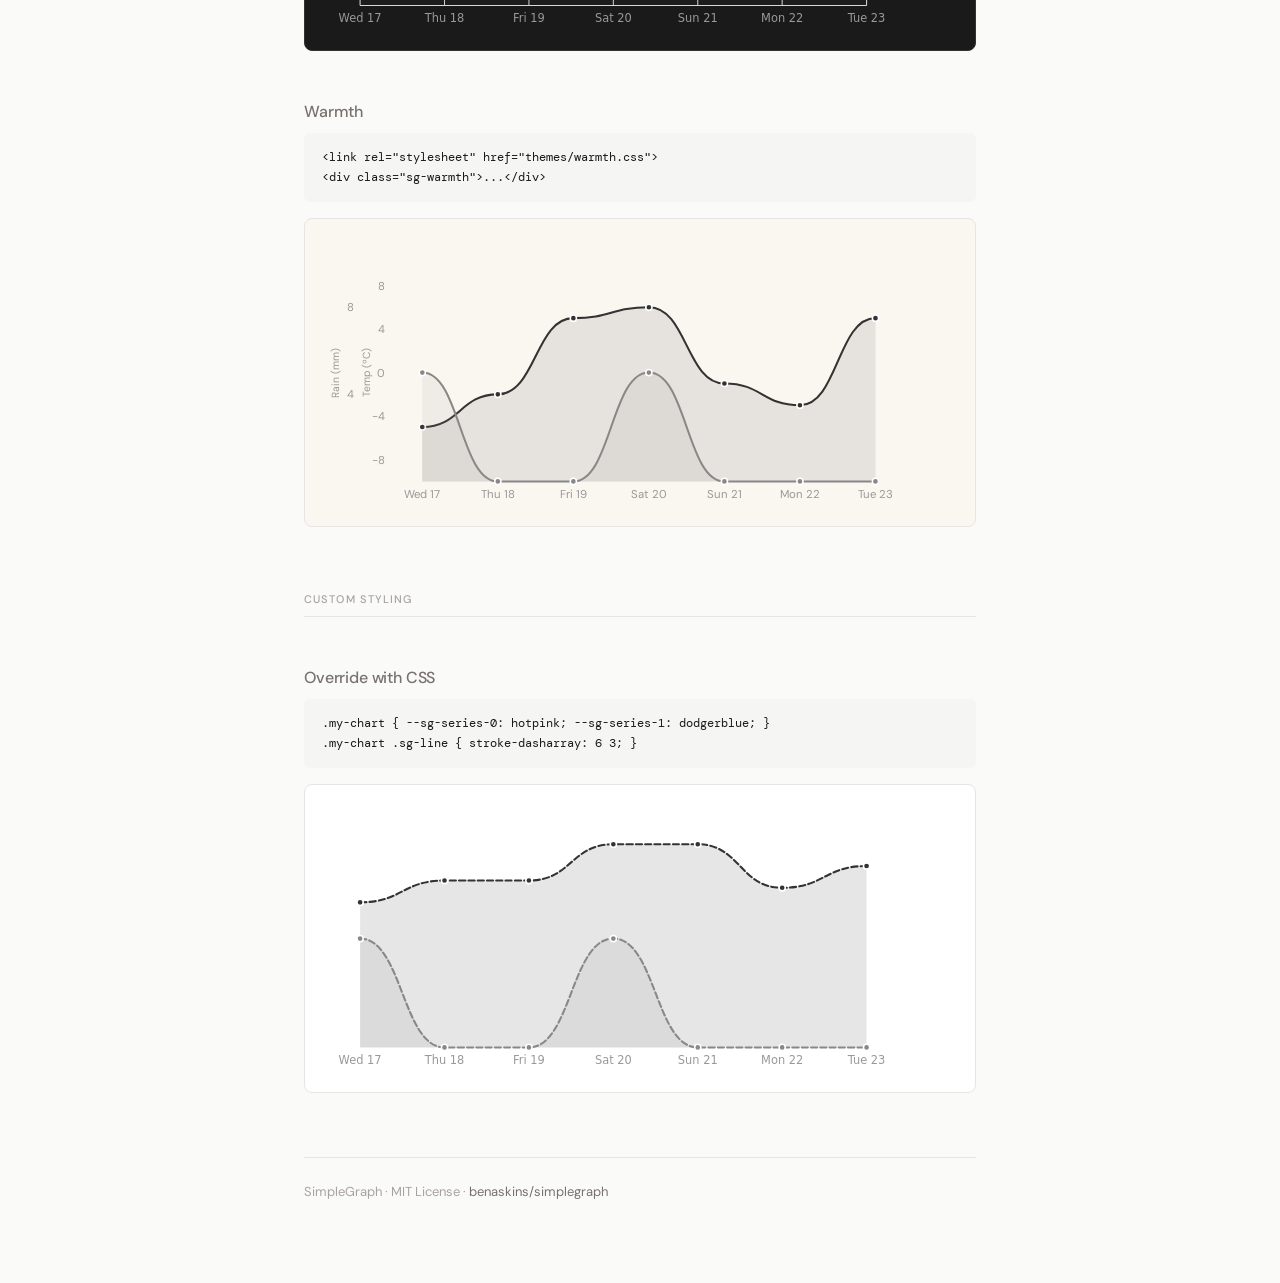
==== commit 44804506: "feat: move all styling to CSS, add Tufte/Midnight/Warmth themes JS no longer sets inline colors or f" ====
--- a/index.html
+++ b/index.html
@@ -4,6 +4,10 @@
 <meta charset="UTF-8">
 <meta name="viewport" content="width=device-width, initial-scale=1.0">
 <title>SimpleGraph — zero-dependency SVG graphs</title>
+<link rel="stylesheet" href="simplegraph.css">
+<link rel="stylesheet" href="themes/tufte.css">
+<link rel="stylesheet" href="themes/midnight.css">
+<link rel="stylesheet" href="themes/warmth.css">
 <style>
   @import url('https://fonts.googleapis.com/css2?family=DM+Sans:opsz,wght@9..40,300;9..40,400;9..40,500;9..40,600&family=DM+Mono:wght@400&display=swap');
 
@@ -17,8 +21,6 @@
     --mid: #78716C;
     --rule: #E7E5E4;
     --code-bg: #F5F5F4;
-    --accent: #DC2626;
-    --blue: #2563EB;
   }
 
   @media (prefers-color-scheme: dark) {
@@ -30,8 +32,6 @@
       --mid: #B8B3AE;
       --rule: #3A3632;
       --code-bg: #2E2A27;
-      --accent: #F87171;
-      --blue: #60A5FA;
     }
   }
 
@@ -64,9 +64,7 @@
     border-bottom: 1px solid var(--rule);
   }
 
-  .subtitle a:hover {
-    color: var(--ink);
-  }
+  .subtitle a:hover { color: var(--ink); }
 
   h2 {
     font-size: 16px;
@@ -75,6 +73,8 @@
     color: var(--mid);
     letter-spacing: -0.01em;
   }
+
+  h2:first-of-type { margin-top: 0; }
 
   pre {
     background: var(--code-bg);
@@ -96,10 +96,11 @@
     margin-bottom: 8px;
   }
 
-  .graph-container svg {
-    display: block;
-    width: 100%;
-    height: auto;
+  .graph-container svg { display: block; width: 100%; height: auto; }
+
+  .graph-container.dark-bg {
+    background: #1a1a1a;
+    border-color: #333;
   }
 
   .badge {
@@ -115,6 +116,17 @@
     margin-bottom: 20px;
   }
 
+  .section-label {
+    font-size: 11px;
+    font-weight: 500;
+    letter-spacing: 0.1em;
+    text-transform: uppercase;
+    color: var(--muted);
+    margin: 64px 0 24px;
+    padding-bottom: 8px;
+    border-bottom: 1px solid var(--rule);
+  }
+
   footer {
     margin-top: 64px;
     padding-top: 24px;
@@ -123,10 +135,7 @@
     color: var(--muted);
   }
 
-  footer a {
-    color: var(--mid);
-    text-decoration: none;
-  }
+  footer a { color: var(--mid); text-decoration: none; }
 </style>
 </head>
 <body>
@@ -134,57 +143,69 @@
 <h1>SimpleGraph</h1>
 <p class="subtitle">
   Zero-dependency SVG graphs. No jQuery, no Raphael, no build step.<br>
-  <a href="https://github.com/benaskins/simplegraph">GitHub</a>
+  Style with CSS. <a href="https://github.com/benaskins/simplegraph">GitHub</a>
 </p>
-<span class="badge">v2.0</span>
+<span class="badge">v2.2</span>
+
+<!-- ── Base (no theme) ── -->
 
 <h2>Minimal</h2>
-<pre>simplegraph('#el', [20, 23, 23, 28, 28, 22, 25], days);</pre>
+<pre>simplegraph('#el', data, labels);</pre>
 <div class="graph-container"><div id="g1"></div></div>
 
 <h2>Line + fill + points</h2>
-<pre>simplegraph('#el', data, days, {
-  penColor: '#DC2626',
-  fillUnderLine: true,
-  drawPoints: true,
-  minYAxisValue: 30,
-  units: 'ºC'
+<pre>simplegraph('#el', data, labels, {
+  fillUnderLine: true, drawPoints: true, minYAxisValue: 30
 });</pre>
 <div class="graph-container"><div id="g2"></div></div>
 
-<h2>Y-axis caption</h2>
-<pre>simplegraph('#el', rain, days, {
-  penColor: '#2563EB',
-  leftGutter: 60,
-  minYAxisValue: 10,
-  yAxisCaption: 'Max Rainfall',
-  units: 'mm'
+<h2>Multi-series</h2>
+<pre>simplegraph('#el', temp, days, {
+  leftGutter: 90, minYAxisValue: 10,
+  yAxisCaption: 'Temp', units: 'ºC',
+  lowerBound: -10, drawPoints: true
+}).more(rain, {
+  minYAxisValue: 10, yAxisCaption: 'Rain', units: 'mm', lowerBound: 0
 });</pre>
 <div class="graph-container"><div id="g3"></div></div>
 
-<h2>Multi-series</h2>
-<pre>simplegraph('#el', temp, days, {
-  penColor: '#DC2626', leftGutter: 90,
-  minYAxisValue: 10, yAxisCaption: 'Max Temp',
-  units: 'ºC', lowerBound: -10, drawPoints: true
-}).more(rain, {
-  penColor: '#2563EB',
-  minYAxisValue: 10, yAxisCaption: 'Max Rainfall',
-  units: 'mm', lowerBound: 0
+<h2>Bar chart</h2>
+<pre>simplegraph('#el', data, labels, {
+  drawBars: true, drawLine: false, barWidth: 24, minYAxisValue: 30
 });</pre>
 <div class="graph-container"><div id="g4"></div></div>
 
-<h2>Bar chart</h2>
-<pre>simplegraph('#el', data, days, {
-  penColor: '#DC2626',
-  drawBars: true,
-  drawLine: false,
-  drawPoints: false,
-  barWidth: 24,
-  minYAxisValue: 30,
-  units: 'ºC'
-});</pre>
-<div class="graph-container"><div id="g5"></div></div>
+<!-- ── Themes ── -->
+
+<div class="section-label">Themes</div>
+
+<h2>Tufte</h2>
+<pre>&lt;link rel="stylesheet" href="themes/tufte.css"&gt;
+&lt;div class="sg-tufte"&gt;...&lt;/div&gt;</pre>
+<div class="graph-container sg-tufte"><div id="t1"></div></div>
+
+<h2>Midnight</h2>
+<pre>&lt;link rel="stylesheet" href="themes/midnight.css"&gt;
+&lt;div class="sg-midnight"&gt;...&lt;/div&gt;</pre>
+<div class="graph-container dark-bg sg-midnight"><div id="t2"></div></div>
+
+<h2>Warmth</h2>
+<pre>&lt;link rel="stylesheet" href="themes/warmth.css"&gt;
+&lt;div class="sg-warmth"&gt;...&lt;/div&gt;</pre>
+<div class="graph-container sg-warmth" style="background: #faf6f0;"><div id="t3"></div></div>
+
+<!-- ── Custom CSS ── -->
+
+<div class="section-label">Custom Styling</div>
+
+<h2>Override with CSS</h2>
+<pre>.my-chart { --sg-series-0: hotpink; --sg-series-1: dodgerblue; }
+.my-chart .sg-line { stroke-dasharray: 6 3; }</pre>
+<div class="graph-container my-chart"><div id="c1"></div></div>
+<style>
+  .my-chart { --sg-series-0: hotpink; --sg-series-1: dodgerblue; }
+  .my-chart .sg-line { stroke-dasharray: 6 3; }
+</style>
 
 <footer>
   SimpleGraph &middot; MIT License &middot; <a href="https://github.com/benaskins/simplegraph">benaskins/simplegraph</a>
@@ -198,35 +219,26 @@
   var negTemp = [-5, -2, 5, 6, -1, -3, 5];
   var rain = [5, 0, 0, 5, 0, 0, 0];
 
-  // Minimal
+  // Base
   simplegraph('#g1', temp, days);
-
-  // Line + fill + points
-  simplegraph('#g2', temp, days, {
-    penColor: '#DC2626', fillUnderLine: true, drawPoints: true,
-    minYAxisValue: 30, units: 'ºC'
-  });
-
-  // Y-axis caption
-  simplegraph('#g3', rain, days, {
-    penColor: '#2563EB', leftGutter: 60, minYAxisValue: 10,
-    yAxisCaption: 'Max Rainfall', units: 'mm'
-  });
-
-  // Multi-series
-  simplegraph('#g4', negTemp, days, {
-    penColor: '#DC2626', leftGutter: 90, minYAxisValue: 10,
-    yAxisCaption: 'Max Temp', units: 'ºC', lowerBound: -10, drawPoints: true
-  }).more(rain, {
-    penColor: '#2563EB', minYAxisValue: 10, yAxisCaption: 'Max Rainfall',
-    units: 'mm', lowerBound: 0
-  });
-
-  // Bar chart
-  simplegraph('#g5', temp, days, {
-    penColor: '#DC2626', drawBars: true, drawLine: false, drawPoints: false,
-    barWidth: 24, minYAxisValue: 30, units: 'ºC'
-  });
+  simplegraph('#g2', temp, days, { fillUnderLine: true, drawPoints: true, minYAxisValue: 30 });
+  simplegraph('#g3', negTemp, days, {
+    leftGutter: 90, minYAxisValue: 10, yAxisCaption: 'Temp',
+    units: 'ºC', lowerBound: -10, drawPoints: true
+  }).more(rain, { minYAxisValue: 10, yAxisCaption: 'Rain', units: 'mm', lowerBound: 0 });
+  simplegraph('#g4', temp, days, { drawBars: true, drawLine: false, barWidth: 24, minYAxisValue: 30 });
+
+  // Themes
+  simplegraph('#t1', temp, days, { fillUnderLine: true, drawPoints: true, minYAxisValue: 30 });
+  simplegraph('#t2', temp, days, { fillUnderLine: true, drawPoints: true, drawGrid: true, minYAxisValue: 30 });
+  simplegraph('#t3', negTemp, days, {
+    leftGutter: 90, minYAxisValue: 10, yAxisCaption: 'Temp',
+    units: 'ºC', lowerBound: -10, drawPoints: true, fillUnderLine: true
+  }).more(rain, { minYAxisValue: 10, yAxisCaption: 'Rain', units: 'mm', lowerBound: 0 });
+
+  // Custom CSS
+  simplegraph('#c1', temp, days, { fillUnderLine: true, drawPoints: true, minYAxisValue: 30 })
+    .more(rain, { minYAxisValue: 10, fillUnderLine: true });
 })();
 </script>
 
--- a/simplegraph.css
+++ b/simplegraph.css
@@ -0,0 +1,111 @@
+/* SimpleGraph — base styles
+   Data-ink ratio first. Minimal decoration. Let the data speak. */
+
+.sg {
+  --sg-ink: #333;
+  --sg-muted: #999;
+  --sg-grid: #e8e8e8;
+  --sg-tooltip-bg: #fff;
+  --sg-tooltip-border: #ddd;
+  --sg-tooltip-text: #333;
+  --sg-tooltip-label: #999;
+
+  /* Series colors — override in themes */
+  --sg-series-0: #333;
+  --sg-series-1: #888;
+  --sg-series-2: #bbb;
+}
+
+/* ── Labels ── */
+
+.sg text {
+  font-family: system-ui, -apple-system, sans-serif;
+  font-size: 11px;
+  fill: var(--sg-muted);
+}
+
+.sg .sg-y-caption {
+  font-size: 10px;
+}
+
+/* ── Grid — recede, don't compete ── */
+
+.sg .sg-grid line {
+  stroke: var(--sg-grid);
+  stroke-width: 1;
+}
+
+/* ── Data — the only thing that matters ── */
+
+.sg .sg-line {
+  fill: none;
+  stroke-linejoin: round;
+  stroke-linecap: round;
+}
+
+.sg .sg-fill {
+  stroke: none;
+  opacity: 0.12;
+}
+
+.sg .sg-point {
+  stroke: var(--sg-tooltip-bg);
+  stroke-width: 1.5;
+}
+
+.sg .sg-bar {
+  rx: 1;
+}
+
+/* Series colors */
+
+.sg .sg-series-0 .sg-line  { stroke: var(--sg-series-0); }
+.sg .sg-series-0 .sg-fill  { fill: var(--sg-series-0); }
+.sg .sg-series-0 .sg-point { fill: var(--sg-series-0); }
+.sg .sg-series-0 .sg-bar   { fill: var(--sg-series-0); }
+
+.sg .sg-series-1 .sg-line  { stroke: var(--sg-series-1); }
+.sg .sg-series-1 .sg-fill  { fill: var(--sg-series-1); }
+.sg .sg-series-1 .sg-point { fill: var(--sg-series-1); }
+.sg .sg-series-1 .sg-bar   { fill: var(--sg-series-1); }
+
+.sg .sg-series-2 .sg-line  { stroke: var(--sg-series-2); }
+.sg .sg-series-2 .sg-fill  { fill: var(--sg-series-2); }
+.sg .sg-series-2 .sg-point { fill: var(--sg-series-2); }
+.sg .sg-series-2 .sg-bar   { fill: var(--sg-series-2); }
+
+/* ── Hit areas — invisible interaction targets ── */
+
+.sg .sg-hit {
+  fill: transparent;
+  cursor: crosshair;
+}
+
+/* ── Tooltip ── */
+
+.sg .sg-tooltip {
+  opacity: 0;
+  transition: opacity 0.15s ease;
+}
+
+.sg .sg-tooltip--visible {
+  opacity: 1;
+}
+
+.sg .sg-tooltip-bg {
+  fill: var(--sg-tooltip-bg);
+  stroke: var(--sg-tooltip-border);
+  stroke-width: 1;
+  filter: drop-shadow(0 1px 2px rgba(0,0,0,0.08));
+}
+
+.sg .sg-tooltip-value {
+  font-size: 12px;
+  font-weight: 600;
+  fill: var(--sg-tooltip-text);
+}
+
+.sg .sg-tooltip-label {
+  font-size: 10px;
+  fill: var(--sg-tooltip-label);
+}
--- a/themes/tufte.css
+++ b/themes/tufte.css
@@ -0,0 +1,38 @@
+/* SimpleGraph — Tufte theme
+   Maximum data-ink ratio. No grid, no chrome. Just the data.
+   Inspired by Edward Tufte's principles of analytical design. */
+
+.sg-tufte {
+  --sg-ink: #222;
+  --sg-muted: #888;
+  --sg-grid: transparent;
+  --sg-tooltip-bg: #fffff8;
+  --sg-tooltip-border: #ccc;
+  --sg-tooltip-text: #222;
+  --sg-tooltip-label: #888;
+
+  --sg-series-0: #222;
+  --sg-series-1: #777;
+  --sg-series-2: #aaa;
+}
+
+.sg-tufte text {
+  font-family: 'ET Book', 'Palatino', 'Georgia', serif;
+  font-size: 11px;
+}
+
+.sg-tufte .sg-line {
+  stroke-width: 1.5;
+}
+
+.sg-tufte .sg-point {
+  stroke-width: 1;
+}
+
+.sg-tufte .sg-fill {
+  opacity: 0.06;
+}
+
+.sg-tufte .sg-grid line {
+  display: none;
+}
--- a/themes/midnight.css
+++ b/themes/midnight.css
@@ -0,0 +1,24 @@
+/* SimpleGraph — Midnight theme
+   Dark background, luminous data. For dark UIs and dashboards. */
+
+.sg-midnight {
+  --sg-ink: #e0e0e0;
+  --sg-muted: #666;
+  --sg-grid: #2a2a2a;
+  --sg-tooltip-bg: #1e1e1e;
+  --sg-tooltip-border: #333;
+  --sg-tooltip-text: #e0e0e0;
+  --sg-tooltip-label: #777;
+
+  --sg-series-0: #6ee7b7;
+  --sg-series-1: #7dd3fc;
+  --sg-series-2: #c4b5fd;
+}
+
+.sg-midnight .sg-fill {
+  opacity: 0.15;
+}
+
+.sg-midnight .sg-point {
+  stroke: #1a1a1a;
+}
--- a/themes/warmth.css
+++ b/themes/warmth.css
@@ -0,0 +1,24 @@
+/* SimpleGraph — Warmth theme
+   Earthy tones on cream. For editorial and print-adjacent contexts. */
+
+.sg-warmth {
+  --sg-ink: #3d3229;
+  --sg-muted: #a09080;
+  --sg-grid: #e8e0d8;
+  --sg-tooltip-bg: #faf6f0;
+  --sg-tooltip-border: #d8d0c8;
+  --sg-tooltip-text: #3d3229;
+  --sg-tooltip-label: #a09080;
+
+  --sg-series-0: #c05030;
+  --sg-series-1: #d4a040;
+  --sg-series-2: #508060;
+}
+
+.sg-warmth text {
+  font-family: 'DM Sans', system-ui, sans-serif;
+}
+
+.sg-warmth .sg-fill {
+  opacity: 0.10;
+}
